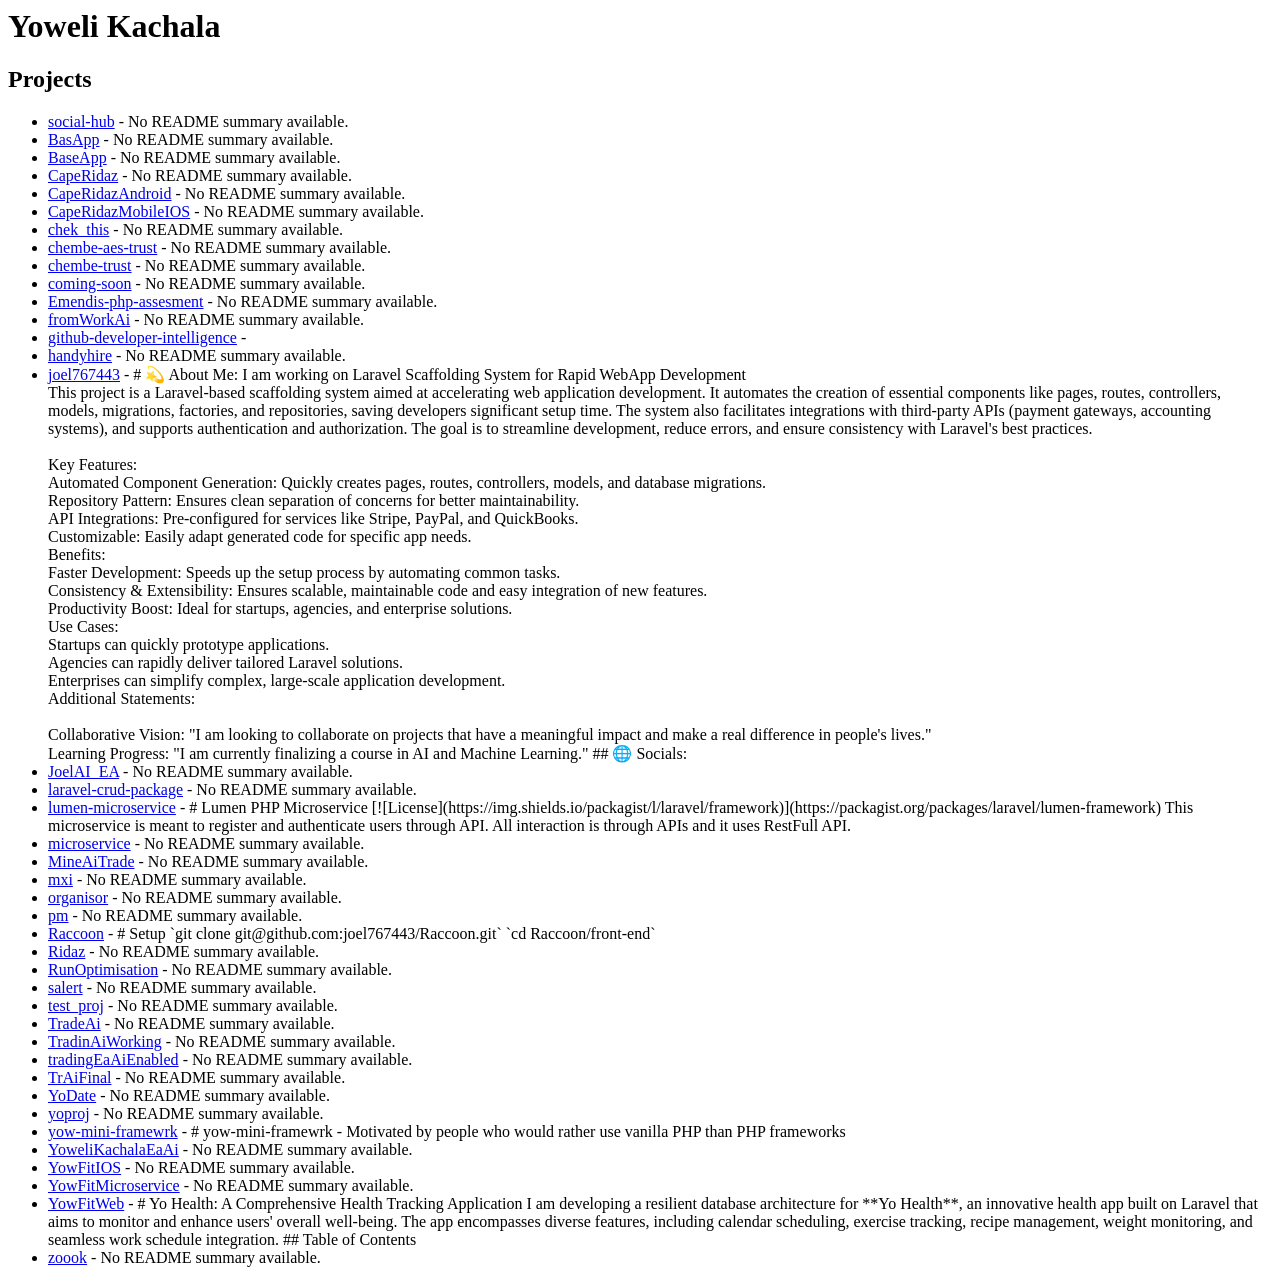
==== portfolio/index.html @ fc7a8170 "Added generated readme to gitignore" ====
<html>
<head>
<title>Developer Portfolio</title>
</head>

<body>

<h1>Yoweli Kachala</h1>

<h2>Projects</h2>

<ul>
<li><a href="https://github.com/CapeEUC/social-hub">social-hub</a> - No README summary available.</li><li><a href="https://github.com/joel767443/BasApp">BasApp</a> - No README summary available.</li><li><a href="https://github.com/joel767443/BaseApp">BaseApp</a> - No README summary available.</li><li><a href="https://github.com/joel767443/CapeRidaz">CapeRidaz</a> - No README summary available.</li><li><a href="https://github.com/joel767443/CapeRidazAndroid">CapeRidazAndroid</a> - No README summary available.</li><li><a href="https://github.com/joel767443/CapeRidazMobileIOS">CapeRidazMobileIOS</a> - No README summary available.</li><li><a href="https://github.com/joel767443/chek_this">chek_this</a> - No README summary available.</li><li><a href="https://github.com/joel767443/chembe-aes-trust">chembe-aes-trust</a> - No README summary available.</li><li><a href="https://github.com/joel767443/chembe-trust">chembe-trust</a> - No README summary available.</li><li><a href="https://github.com/joel767443/coming-soon">coming-soon</a> - No README summary available.</li><li><a href="https://github.com/joel767443/Emendis-php-assesment">Emendis-php-assesment</a> - No README summary available.</li><li><a href="https://github.com/joel767443/fromWorkAi">fromWorkAi</a> - No README summary available.</li><li><a href="https://github.com/joel767443/github-developer-intelligence">github-developer-intelligence</a> - </li><li><a href="https://github.com/joel767443/handyhire">handyhire</a> - No README summary available.</li><li><a href="https://github.com/joel767443/joel767443">joel767443</a> - # 💫 About Me: I am working on Laravel Scaffolding System for Rapid WebApp Development<br>This project is a Laravel-based scaffolding system aimed at accelerating web application development. It automates the creation of essential components like pages, routes, controllers, models, migrations, factories, and repositories, saving developers significant setup time. The system also facilitates integrations with third-party APIs (payment gateways, accounting systems), and supports authentication and authorization. The goal is to streamline development, reduce errors, and ensure consistency with Laravel's best practices.<br><br>Key Features:<br>Automated Component Generation: Quickly creates pages, routes, controllers, models, and database migrations.<br>Repository Pattern: Ensures clean separation of concerns for better maintainability.<br>API Integrations: Pre-configured for services like Stripe, PayPal, and QuickBooks.<br>Customizable: Easily adapt generated code for specific app needs.<br>Benefits:<br>Faster Development: Speeds up the setup process by automating common tasks.<br>Consistency & Extensibility: Ensures scalable, maintainable code and easy integration of new features.<br>Productivity Boost: Ideal for startups, agencies, and enterprise solutions.<br>Use Cases:<br>Startups can quickly prototype applications.<br>Agencies can rapidly deliver tailored Laravel solutions.<br>Enterprises can simplify complex, large-scale application development.<br>Additional Statements:<br><br>Collaborative Vision: "I am looking to collaborate on projects that have a meaningful impact and make a real difference in people's lives."<br>Learning Progress: "I am currently finalizing a course in AI and Machine Learning."   ## 🌐 Socials:</li><li><a href="https://github.com/joel767443/JoelAI_EA">JoelAI_EA</a> - No README summary available.</li><li><a href="https://github.com/joel767443/laravel-crud-package">laravel-crud-package</a> - No README summary available.</li><li><a href="https://github.com/joel767443/lumen-microservice">lumen-microservice</a> - # Lumen PHP Microservice  [![License](https://img.shields.io/packagist/l/laravel/framework)](https://packagist.org/packages/laravel/lumen-framework)  This microservice is meant to register and authenticate users through API. All interaction is through APIs and it uses RestFull API.</li><li><a href="https://github.com/joel767443/microservice">microservice</a> - No README summary available.</li><li><a href="https://github.com/joel767443/MineAiTrade">MineAiTrade</a> - No README summary available.</li><li><a href="https://github.com/joel767443/mxi">mxi</a> - No README summary available.</li><li><a href="https://github.com/joel767443/organisor">organisor</a> - No README summary available.</li><li><a href="https://github.com/joel767443/pm">pm</a> - No README summary available.</li><li><a href="https://github.com/joel767443/Raccoon">Raccoon</a> - # Setup  `git clone git@github.com:joel767443/Raccoon.git`  `cd Raccoon/front-end`</li><li><a href="https://github.com/joel767443/Ridaz">Ridaz</a> - No README summary available.</li><li><a href="https://github.com/joel767443/RunOptimisation">RunOptimisation</a> - No README summary available.</li><li><a href="https://github.com/joel767443/salert">salert</a> - No README summary available.</li><li><a href="https://github.com/joel767443/test_proj">test_proj</a> - No README summary available.</li><li><a href="https://github.com/joel767443/TradeAi">TradeAi</a> - No README summary available.</li><li><a href="https://github.com/joel767443/TradinAiWorking">TradinAiWorking</a> - No README summary available.</li><li><a href="https://github.com/joel767443/tradingEaAiEnabled">tradingEaAiEnabled</a> - No README summary available.</li><li><a href="https://github.com/joel767443/TrAiFinal">TrAiFinal</a> - No README summary available.</li><li><a href="https://github.com/joel767443/YoDate">YoDate</a> - No README summary available.</li><li><a href="https://github.com/joel767443/yoproj">yoproj</a> - No README summary available.</li><li><a href="https://github.com/joel767443/yow-mini-framewrk">yow-mini-framewrk</a> - # yow-mini-framewrk - Motivated by people who would rather use vanilla PHP than PHP frameworks</li><li><a href="https://github.com/joel767443/YoweliKachalaEaAi">YoweliKachalaEaAi</a> - No README summary available.</li><li><a href="https://github.com/joel767443/YowFitIOS">YowFitIOS</a> - No README summary available.</li><li><a href="https://github.com/joel767443/YowFitMicroservice">YowFitMicroservice</a> - No README summary available.</li><li><a href="https://github.com/joel767443/YowFitWeb">YowFitWeb</a> - # Yo Health: A Comprehensive Health Tracking Application  I am developing a resilient database architecture for **Yo Health**, an innovative health app built on Laravel that aims to monitor and enhance users' overall well-being. The app encompasses diverse features, including calendar scheduling, exercise tracking, recipe management, weight monitoring, and seamless work schedule integration.  ## Table of Contents</li><li><a href="https://github.com/joel767443/zoook">zoook</a> - No README summary available.</li></ul></body></html>
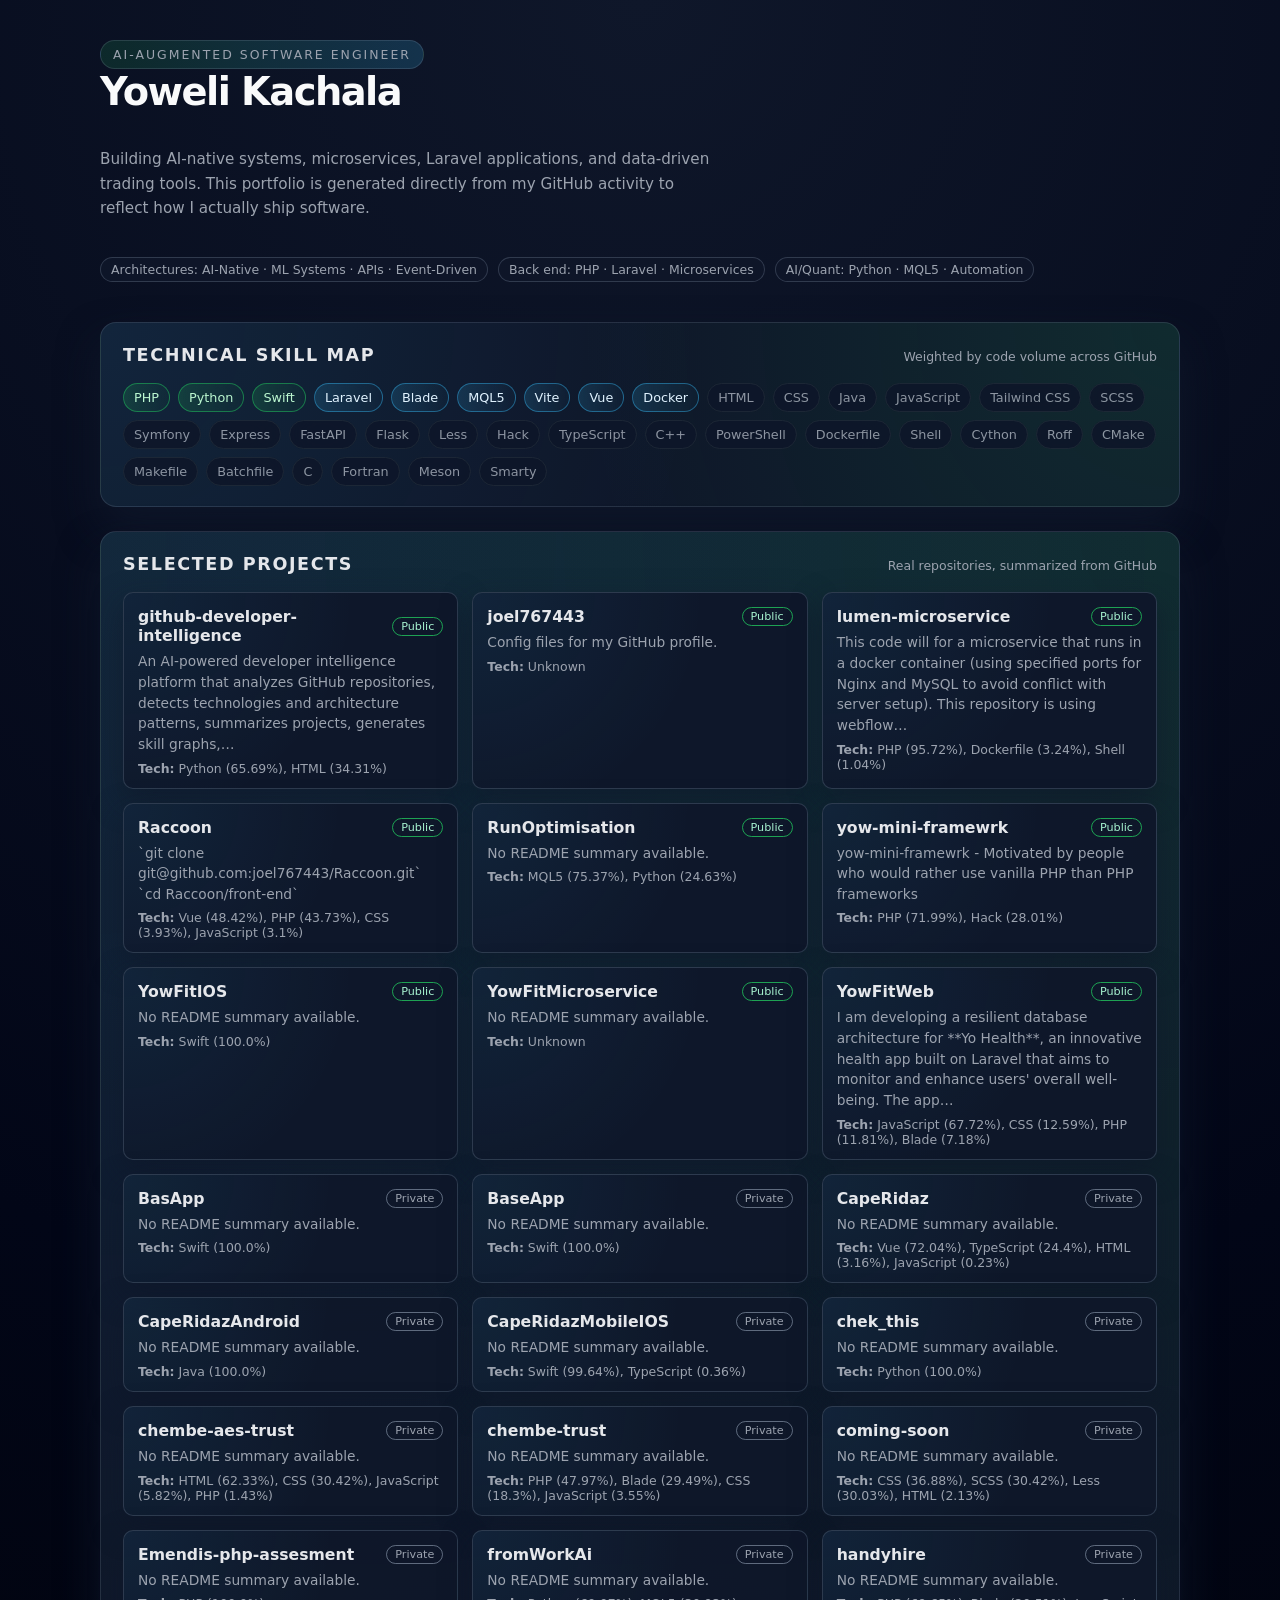
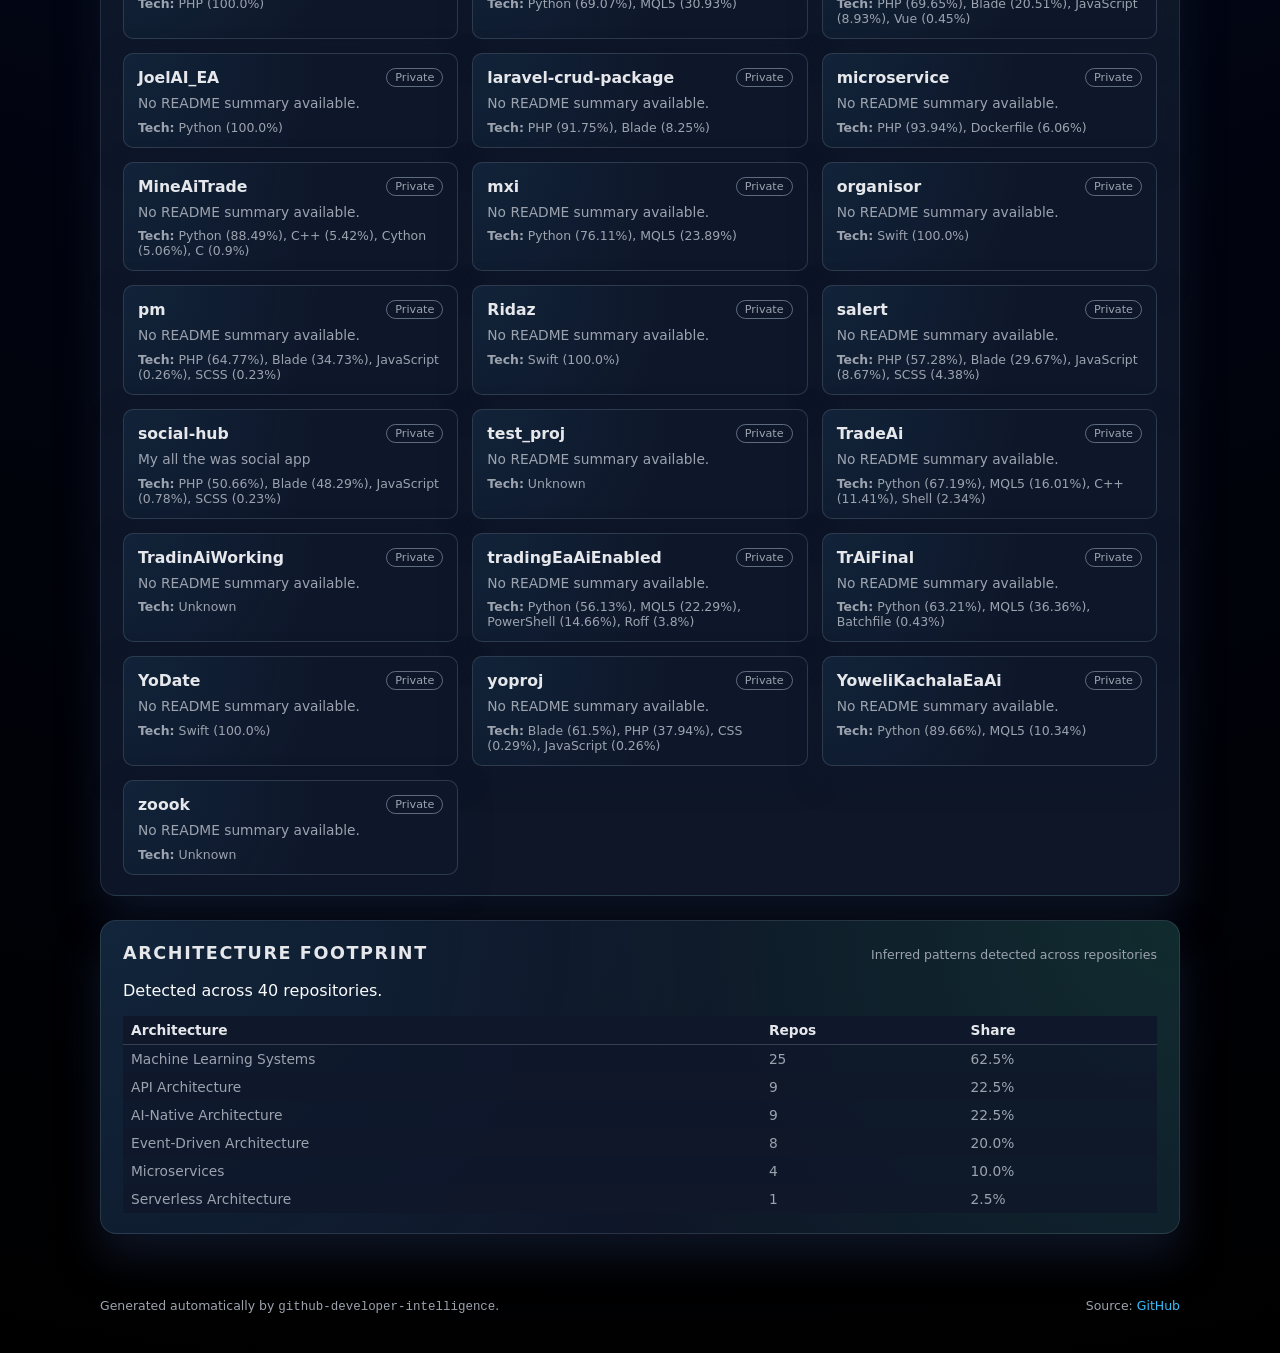
==== commit 48d9ab5e: "Refactored portfolio generation script to enhance HTML structure and styling; integrated skill and a" ====
--- a/portfolio/index.html
+++ b/portfolio/index.html
@@ -1,14 +1,842 @@
-
-<html>
+<!DOCTYPE html>
+<html lang="en">
 <head>
-<title>Developer Portfolio</title>
+    <meta charset="utf-8" />
+    <meta name="viewport" content="width=device-width, initial-scale=1" />
+    <title>Developer Portfolio – Yoweli Kachala</title>
+    <style>
+        :root {
+            --bg: #050816;
+            --bg-alt: #0b1020;
+            --card-bg: #111827;
+            --accent: #22c55e;
+            --accent-soft: rgba(34, 197, 94, 0.15);
+            --accent-2: #38bdf8;
+            --text: #f9fafb;
+            --muted: #9ca3af;
+            --border: #1f2937;
+            --radius-lg: 16px;
+            --radius-md: 10px;
+            --shadow-soft: 0 22px 40px rgba(15, 23, 42, 0.85);
+            --shadow-subtle: 0 12px 30px rgba(15, 23, 42, 0.6);
+        }
+
+        * {
+            box-sizing: border-box;
+        }
+
+        body {
+            margin: 0;
+            font-family: system-ui, -apple-system, BlinkMacSystemFont, "SF Pro Text", sans-serif;
+            background: radial-gradient(circle at top, #0f172a 0, #020617 45%, #000 100%);
+            color: var(--text);
+            -webkit-font-smoothing: antialiased;
+        }
+
+        main {
+            max-width: 1120px;
+            margin: 0 auto;
+            padding: 40px 20px 64px;
+        }
+
+        header.hero {
+            display: flex;
+            flex-direction: column;
+            gap: 18px;
+            margin-bottom: 40px;
+        }
+
+        .hero-title-row {
+            display: flex;
+            align-items: center;
+            justify-content: space-between;
+            gap: 12px;
+        }
+
+        h1 {
+            font-size: clamp(2.4rem, 3vw, 2.8rem);
+            letter-spacing: -0.04em;
+            margin: 0;
+        }
+
+        .hero-pill {
+            padding: 6px 12px;
+            border-radius: 999px;
+            background: linear-gradient(90deg, rgba(34, 197, 94, .14), rgba(56, 189, 248, .18));
+            border: 1px solid rgba(148, 163, 184, 0.2);
+            font-size: 0.78rem;
+            text-transform: uppercase;
+            letter-spacing: 0.16em;
+            color: var(--muted);
+            white-space: nowrap;
+        }
+
+        .hero-subtitle {
+            max-width: 620px;
+            color: var(--muted);
+            font-size: 0.95rem;
+            line-height: 1.6;
+        }
+
+        .hero-meta {
+            display: flex;
+            flex-wrap: wrap;
+            gap: 10px;
+            margin-top: 4px;
+        }
+
+        .meta-pill {
+            padding: 4px 10px;
+            border-radius: 999px;
+            border: 1px solid rgba(148, 163, 184, 0.26);
+            font-size: 0.78rem;
+            color: var(--muted);
+            background: rgba(15, 23, 42, 0.9);
+        }
+
+        section {
+            margin-top: 32px;
+            padding: 22px 22px 20px;
+            border-radius: var(--radius-lg);
+            background: radial-gradient(circle at top left, rgba(56, 189, 248, 0.09), transparent 55%),
+                        radial-gradient(circle at top right, rgba(34, 197, 94, 0.12), transparent 55%),
+                        rgba(15, 23, 42, 0.96);
+            border: 1px solid rgba(148, 163, 184, 0.18);
+            box-shadow: var(--shadow-soft);
+        }
+
+        section + section {
+            margin-top: 24px;
+        }
+
+        section header.section-header {
+            display: flex;
+            justify-content: space-between;
+            align-items: baseline;
+            gap: 12px;
+            margin-bottom: 18px;
+        }
+
+        section h2 {
+            margin: 0;
+            font-size: 1.1rem;
+            letter-spacing: 0.09em;
+            text-transform: uppercase;
+            font-weight: 600;
+            color: #e5e7eb;
+        }
+
+        .section-kicker {
+            font-size: 0.78rem;
+            color: var(--muted);
+        }
+
+        .skill-grid {
+            display: flex;
+            flex-wrap: wrap;
+            gap: 8px;
+        }
+
+        .skill-chip {
+            display: inline-flex;
+            align-items: center;
+            padding: 6px 10px;
+            border-radius: 999px;
+            border: 1px solid var(--border);
+            font-size: 0.8rem;
+            color: var(--muted);
+            background: rgba(15, 23, 42, 0.98);
+            backdrop-filter: blur(18px);
+        }
+
+        .skill-primary {
+            border-color: rgba(34, 197, 94, 0.5);
+            background: linear-gradient(90deg, rgba(34, 197, 94, 0.18), rgba(34, 197, 94, 0.04));
+            color: #bbf7d0;
+        }
+
+        .skill-secondary {
+            border-color: rgba(56, 189, 248, 0.42);
+            background: linear-gradient(90deg, rgba(56, 189, 248, 0.16), rgba(56, 189, 248, 0.03));
+            color: #e0f2fe;
+        }
+
+        .skill-tertiary {
+            opacity: 0.9;
+        }
+
+        .projects-grid {
+            display: grid;
+            grid-template-columns: repeat(auto-fit, minmax(260px, 1fr));
+            gap: 14px;
+        }
+
+        .project-card {
+            padding: 14px 14px 12px;
+            border-radius: var(--radius-md);
+            background: radial-gradient(circle at top left, rgba(56, 189, 248, 0.08), transparent 60%),
+                        rgba(15, 23, 42, 0.96);
+            border: 1px solid rgba(51, 65, 85, 0.85);
+            box-shadow: var(--shadow-subtle);
+        }
+
+        .project-card header {
+            display: flex;
+            align-items: center;
+            justify-content: space-between;
+            gap: 10px;
+            margin-bottom: 6px;
+        }
+
+        .project-card h3 {
+            font-size: 0.98rem;
+            margin: 0;
+        }
+
+        .project-card a {
+            color: #e5e7eb;
+            text-decoration: none;
+        }
+
+        .project-card a:hover {
+            color: var(--accent-2);
+        }
+
+        .badge {
+            padding: 2px 8px;
+            font-size: 0.7rem;
+            border-radius: 999px;
+            border: 1px solid rgba(148, 163, 184, 0.6);
+            color: var(--muted);
+            white-space: nowrap;
+        }
+
+        .badge-public {
+            border-color: rgba(34, 197, 94, 0.8);
+            color: #a7f3d0;
+        }
+
+        .project-summary {
+            font-size: 0.86rem;
+            color: var(--muted);
+            margin: 4px 0 6px;
+            line-height: 1.5;
+        }
+
+        .project-meta {
+            font-size: 0.78rem;
+            color: #9ca3af;
+            margin: 0;
+        }
+
+        .table-wrapper {
+            overflow-x: auto;
+            margin-top: 10px;
+        }
+
+        table {
+            width: 100%;
+            border-collapse: collapse;
+            font-size: 0.86rem;
+        }
+
+        th, td {
+            padding: 6px 8px;
+            text-align: left;
+        }
+
+        thead tr {
+            background: rgba(15, 23, 42, 0.96);
+        }
+
+        tbody tr:nth-child(even) {
+            background: rgba(15, 23, 42, 0.88);
+        }
+
+        tbody tr:nth-child(odd) {
+            background: rgba(15, 23, 42, 0.72);
+        }
+
+        th {
+            color: #e5e7eb;
+            border-bottom: 1px solid rgba(55, 65, 81, 0.9);
+        }
+
+        td {
+            color: var(--muted);
+        }
+
+        footer {
+            max-width: 1120px;
+            margin: 0 auto;
+            padding: 0 20px 40px;
+            font-size: 0.78rem;
+            color: var(--muted);
+            display: flex;
+            justify-content: space-between;
+            gap: 10px;
+        }
+
+        footer a {
+            color: var(--accent-2);
+            text-decoration: none;
+        }
+
+        footer a:hover {
+            text-decoration: underline;
+        }
+
+        @media (max-width: 720px) {
+            main {
+                padding-top: 28px;
+            }
+            section {
+                padding: 18px 16px 15px;
+            }
+            .hero-title-row {
+                flex-direction: column;
+                align-items: flex-start;
+            }
+        }
+    </style>
 </head>
-
 <body>
-
-<h1>Yoweli Kachala</h1>
-
-<h2>Projects</h2>
-
-<ul>
-<li><a href="https://github.com/CapeEUC/social-hub">social-hub</a> - No README summary available.</li><li><a href="https://github.com/joel767443/BasApp">BasApp</a> - No README summary available.</li><li><a href="https://github.com/joel767443/BaseApp">BaseApp</a> - No README summary available.</li><li><a href="https://github.com/joel767443/CapeRidaz">CapeRidaz</a> - No README summary available.</li><li><a href="https://github.com/joel767443/CapeRidazAndroid">CapeRidazAndroid</a> - No README summary available.</li><li><a href="https://github.com/joel767443/CapeRidazMobileIOS">CapeRidazMobileIOS</a> - No README summary available.</li><li><a href="https://github.com/joel767443/chek_this">chek_this</a> - No README summary available.</li><li><a href="https://github.com/joel767443/chembe-aes-trust">chembe-aes-trust</a> - No README summary available.</li><li><a href="https://github.com/joel767443/chembe-trust">chembe-trust</a> - No README summary available.</li><li><a href="https://github.com/joel767443/coming-soon">coming-soon</a> - No README summary available.</li><li><a href="https://github.com/joel767443/Emendis-php-assesment">Emendis-php-assesment</a> - No README summary available.</li><li><a href="https://github.com/joel767443/fromWorkAi">fromWorkAi</a> - No README summary available.</li><li><a href="https://github.com/joel767443/github-developer-intelligence">github-developer-intelligence</a> - </li><li><a href="https://github.com/joel767443/handyhire">handyhire</a> - No README summary available.</li><li><a href="https://github.com/joel767443/joel767443">joel767443</a> - # 💫 About Me: I am working on Laravel Scaffolding System for Rapid WebApp Development<br>This project is a Laravel-based scaffolding system aimed at accelerating web application development. It automates the creation of essential components like pages, routes, controllers, models, migrations, factories, and repositories, saving developers significant setup time. The system also facilitates integrations with third-party APIs (payment gateways, accounting systems), and supports authentication and authorization. The goal is to streamline development, reduce errors, and ensure consistency with Laravel's best practices.<br><br>Key Features:<br>Automated Component Generation: Quickly creates pages, routes, controllers, models, and database migrations.<br>Repository Pattern: Ensures clean separation of concerns for better maintainability.<br>API Integrations: Pre-configured for services like Stripe, PayPal, and QuickBooks.<br>Customizable: Easily adapt generated code for specific app needs.<br>Benefits:<br>Faster Development: Speeds up the setup process by automating common tasks.<br>Consistency & Extensibility: Ensures scalable, maintainable code and easy integration of new features.<br>Productivity Boost: Ideal for startups, agencies, and enterprise solutions.<br>Use Cases:<br>Startups can quickly prototype applications.<br>Agencies can rapidly deliver tailored Laravel solutions.<br>Enterprises can simplify complex, large-scale application development.<br>Additional Statements:<br><br>Collaborative Vision: "I am looking to collaborate on projects that have a meaningful impact and make a real difference in people's lives."<br>Learning Progress: "I am currently finalizing a course in AI and Machine Learning."   ## 🌐 Socials:</li><li><a href="https://github.com/joel767443/JoelAI_EA">JoelAI_EA</a> - No README summary available.</li><li><a href="https://github.com/joel767443/laravel-crud-package">laravel-crud-package</a> - No README summary available.</li><li><a href="https://github.com/joel767443/lumen-microservice">lumen-microservice</a> - # Lumen PHP Microservice  [![License](https://img.shields.io/packagist/l/laravel/framework)](https://packagist.org/packages/laravel/lumen-framework)  This microservice is meant to register and authenticate users through API. All interaction is through APIs and it uses RestFull API.</li><li><a href="https://github.com/joel767443/microservice">microservice</a> - No README summary available.</li><li><a href="https://github.com/joel767443/MineAiTrade">MineAiTrade</a> - No README summary available.</li><li><a href="https://github.com/joel767443/mxi">mxi</a> - No README summary available.</li><li><a href="https://github.com/joel767443/organisor">organisor</a> - No README summary available.</li><li><a href="https://github.com/joel767443/pm">pm</a> - No README summary available.</li><li><a href="https://github.com/joel767443/Raccoon">Raccoon</a> - # Setup  `git clone git@github.com:joel767443/Raccoon.git`  `cd Raccoon/front-end`</li><li><a href="https://github.com/joel767443/Ridaz">Ridaz</a> - No README summary available.</li><li><a href="https://github.com/joel767443/RunOptimisation">RunOptimisation</a> - No README summary available.</li><li><a href="https://github.com/joel767443/salert">salert</a> - No README summary available.</li><li><a href="https://github.com/joel767443/test_proj">test_proj</a> - No README summary available.</li><li><a href="https://github.com/joel767443/TradeAi">TradeAi</a> - No README summary available.</li><li><a href="https://github.com/joel767443/TradinAiWorking">TradinAiWorking</a> - No README summary available.</li><li><a href="https://github.com/joel767443/tradingEaAiEnabled">tradingEaAiEnabled</a> - No README summary available.</li><li><a href="https://github.com/joel767443/TrAiFinal">TrAiFinal</a> - No README summary available.</li><li><a href="https://github.com/joel767443/YoDate">YoDate</a> - No README summary available.</li><li><a href="https://github.com/joel767443/yoproj">yoproj</a> - No README summary available.</li><li><a href="https://github.com/joel767443/yow-mini-framewrk">yow-mini-framewrk</a> - # yow-mini-framewrk - Motivated by people who would rather use vanilla PHP than PHP frameworks</li><li><a href="https://github.com/joel767443/YoweliKachalaEaAi">YoweliKachalaEaAi</a> - No README summary available.</li><li><a href="https://github.com/joel767443/YowFitIOS">YowFitIOS</a> - No README summary available.</li><li><a href="https://github.com/joel767443/YowFitMicroservice">YowFitMicroservice</a> - No README summary available.</li><li><a href="https://github.com/joel767443/YowFitWeb">YowFitWeb</a> - # Yo Health: A Comprehensive Health Tracking Application  I am developing a resilient database architecture for **Yo Health**, an innovative health app built on Laravel that aims to monitor and enhance users' overall well-being. The app encompasses diverse features, including calendar scheduling, exercise tracking, recipe management, weight monitoring, and seamless work schedule integration.  ## Table of Contents</li><li><a href="https://github.com/joel767443/zoook">zoook</a> - No README summary available.</li></ul></body></html>+    <main>
+        <header class="hero">
+            <div class="hero-title-row">
+                <div>
+                    <div class="hero-pill">AI-Augmented Software Engineer</div>
+                    <h1>Yoweli Kachala</h1>
+                </div>
+            </div>
+            <p class="hero-subtitle">
+                Building AI-native systems, microservices, Laravel applications, and data-driven trading tools.
+                This portfolio is generated directly from my GitHub activity to reflect how I actually ship software.
+            </p>
+            <div class="hero-meta">
+                <span class="meta-pill">Architectures: AI-Native · ML Systems · APIs · Event-Driven</span>
+                <span class="meta-pill">Back end: PHP · Laravel · Microservices</span>
+                <span class="meta-pill">AI/Quant: Python · MQL5 · Automation</span>
+            </div>
+        </header>
+
+        <section id="skills">
+            <header class="section-header">
+                <h2>TECHNICAL SKILL MAP</h2>
+                <span class="section-kicker">Weighted by code volume across GitHub</span>
+            </header>
+            <div class="skill-grid">
+                <span class="skill-chip skill-primary" title="23.96% of codebase">PHP</span>
+<span class="skill-chip skill-primary" title="22.86% of codebase">Python</span>
+<span class="skill-chip skill-primary" title="19.99% of codebase">Swift</span>
+<span class="skill-chip skill-secondary" title="7% of codebase">Laravel</span>
+<span class="skill-chip skill-secondary" title="6.85% of codebase">Blade</span>
+<span class="skill-chip skill-secondary" title="6.15% of codebase">MQL5</span>
+<span class="skill-chip skill-secondary" title="6% of codebase">Vite</span>
+<span class="skill-chip skill-secondary" title="4.45% of codebase">Vue</span>
+<span class="skill-chip skill-secondary" title="3% of codebase">Docker</span>
+<span class="skill-chip skill-tertiary" title="2.94% of codebase">HTML</span>
+<span class="skill-chip skill-tertiary" title="2.93% of codebase">CSS</span>
+<span class="skill-chip skill-tertiary" title="2.86% of codebase">Java</span>
+<span class="skill-chip skill-tertiary" title="2.85% of codebase">JavaScript</span>
+<span class="skill-chip skill-tertiary" title="2% of codebase">Tailwind CSS</span>
+<span class="skill-chip skill-tertiary" title="1.01% of codebase">SCSS</span>
+<span class="skill-chip skill-tertiary" title="1% of codebase">Symfony</span>
+<span class="skill-chip skill-tertiary" title="1% of codebase">Express</span>
+<span class="skill-chip skill-tertiary" title="1% of codebase">FastAPI</span>
+<span class="skill-chip skill-tertiary" title="1% of codebase">Flask</span>
+<span class="skill-chip skill-tertiary" title="0.87% of codebase">Less</span>
+<span class="skill-chip skill-tertiary" title="0.8% of codebase">Hack</span>
+<span class="skill-chip skill-tertiary" title="0.71% of codebase">TypeScript</span>
+<span class="skill-chip skill-tertiary" title="0.48% of codebase">C++</span>
+<span class="skill-chip skill-tertiary" title="0.42% of codebase">PowerShell</span>
+<span class="skill-chip skill-tertiary" title="0.28% of codebase">Dockerfile</span>
+<span class="skill-chip skill-tertiary" title="0.18% of codebase">Shell</span>
+<span class="skill-chip skill-tertiary" title="0.14% of codebase">Cython</span>
+<span class="skill-chip skill-tertiary" title="0.11% of codebase">Roff</span>
+<span class="skill-chip skill-tertiary" title="0.05% of codebase">CMake</span>
+<span class="skill-chip skill-tertiary" title="0.04% of codebase">Makefile</span>
+<span class="skill-chip skill-tertiary" title="0.04% of codebase">Batchfile</span>
+<span class="skill-chip skill-tertiary" title="0.03% of codebase">C</span>
+<span class="skill-chip skill-tertiary" title="0.0% of codebase">Fortran</span>
+<span class="skill-chip skill-tertiary" title="0.0% of codebase">Meson</span>
+<span class="skill-chip skill-tertiary" title="0.0% of codebase">Smarty</span>
+            </div>
+        </section>
+
+        <section id="projects">
+            <header class="section-header">
+                <h2>SELECTED PROJECTS</h2>
+                <span class="section-kicker">Real repositories, summarized from GitHub</span>
+            </header>
+            <div class="projects-grid">
+                
+            <article class="project-card">
+                <header>
+                    <h3><a href="https://github.com/joel767443/github-developer-intelligence" target="_blank" rel="noopener noreferrer">github-developer-intelligence</a></h3>
+                    <span class="badge badge-public">Public</span>
+                </header>
+                <p class="project-summary">An AI-powered developer intelligence platform that analyzes GitHub repositories, detects technologies and architecture patterns, summarizes projects, generates skill graphs,…</p>
+                <p class="project-meta"><strong>Tech:</strong> Python (65.69%), HTML (34.31%)</p>
+            </article>
+            
+
+            <article class="project-card">
+                <header>
+                    <h3><a href="https://github.com/joel767443/joel767443" target="_blank" rel="noopener noreferrer">joel767443</a></h3>
+                    <span class="badge badge-public">Public</span>
+                </header>
+                <p class="project-summary">Config files for my GitHub profile.</p>
+                <p class="project-meta"><strong>Tech:</strong> Unknown</p>
+            </article>
+            
+
+            <article class="project-card">
+                <header>
+                    <h3><a href="https://github.com/joel767443/lumen-microservice" target="_blank" rel="noopener noreferrer">lumen-microservice</a></h3>
+                    <span class="badge badge-public">Public</span>
+                </header>
+                <p class="project-summary">This code will for a microservice that runs in a docker container (using specified ports for Nginx and MySQL to avoid conflict with server setup). This repository is using webflow…</p>
+                <p class="project-meta"><strong>Tech:</strong> PHP (95.72%), Dockerfile (3.24%), Shell (1.04%)</p>
+            </article>
+            
+
+            <article class="project-card">
+                <header>
+                    <h3><a href="https://github.com/joel767443/Raccoon" target="_blank" rel="noopener noreferrer">Raccoon</a></h3>
+                    <span class="badge badge-public">Public</span>
+                </header>
+                <p class="project-summary">`git clone git@github.com:joel767443/Raccoon.git` `cd Raccoon/front-end`</p>
+                <p class="project-meta"><strong>Tech:</strong> Vue (48.42%), PHP (43.73%), CSS (3.93%), JavaScript (3.1%)</p>
+            </article>
+            
+
+            <article class="project-card">
+                <header>
+                    <h3><a href="https://github.com/joel767443/RunOptimisation" target="_blank" rel="noopener noreferrer">RunOptimisation</a></h3>
+                    <span class="badge badge-public">Public</span>
+                </header>
+                <p class="project-summary">No README summary available.</p>
+                <p class="project-meta"><strong>Tech:</strong> MQL5 (75.37%), Python (24.63%)</p>
+            </article>
+            
+
+            <article class="project-card">
+                <header>
+                    <h3><a href="https://github.com/joel767443/yow-mini-framewrk" target="_blank" rel="noopener noreferrer">yow-mini-framewrk</a></h3>
+                    <span class="badge badge-public">Public</span>
+                </header>
+                <p class="project-summary">yow-mini-framewrk - Motivated by people who would rather use vanilla PHP than PHP frameworks</p>
+                <p class="project-meta"><strong>Tech:</strong> PHP (71.99%), Hack (28.01%)</p>
+            </article>
+            
+
+            <article class="project-card">
+                <header>
+                    <h3><a href="https://github.com/joel767443/YowFitIOS" target="_blank" rel="noopener noreferrer">YowFitIOS</a></h3>
+                    <span class="badge badge-public">Public</span>
+                </header>
+                <p class="project-summary">No README summary available.</p>
+                <p class="project-meta"><strong>Tech:</strong> Swift (100.0%)</p>
+            </article>
+            
+
+            <article class="project-card">
+                <header>
+                    <h3><a href="https://github.com/joel767443/YowFitMicroservice" target="_blank" rel="noopener noreferrer">YowFitMicroservice</a></h3>
+                    <span class="badge badge-public">Public</span>
+                </header>
+                <p class="project-summary">No README summary available.</p>
+                <p class="project-meta"><strong>Tech:</strong> Unknown</p>
+            </article>
+            
+
+            <article class="project-card">
+                <header>
+                    <h3><a href="https://github.com/joel767443/YowFitWeb" target="_blank" rel="noopener noreferrer">YowFitWeb</a></h3>
+                    <span class="badge badge-public">Public</span>
+                </header>
+                <p class="project-summary">I am developing a resilient database architecture for **Yo Health**, an innovative health app built on Laravel that aims to monitor and enhance users' overall well-being. The app…</p>
+                <p class="project-meta"><strong>Tech:</strong> JavaScript (67.72%), CSS (12.59%), PHP (11.81%), Blade (7.18%)</p>
+            </article>
+            
+
+            <article class="project-card">
+                <header>
+                    <h3><a href="https://github.com/joel767443/BasApp" target="_blank" rel="noopener noreferrer">BasApp</a></h3>
+                    <span class="badge badge-private">Private</span>
+                </header>
+                <p class="project-summary">No README summary available.</p>
+                <p class="project-meta"><strong>Tech:</strong> Swift (100.0%)</p>
+            </article>
+            
+
+            <article class="project-card">
+                <header>
+                    <h3><a href="https://github.com/joel767443/BaseApp" target="_blank" rel="noopener noreferrer">BaseApp</a></h3>
+                    <span class="badge badge-private">Private</span>
+                </header>
+                <p class="project-summary">No README summary available.</p>
+                <p class="project-meta"><strong>Tech:</strong> Swift (100.0%)</p>
+            </article>
+            
+
+            <article class="project-card">
+                <header>
+                    <h3><a href="https://github.com/joel767443/CapeRidaz" target="_blank" rel="noopener noreferrer">CapeRidaz</a></h3>
+                    <span class="badge badge-private">Private</span>
+                </header>
+                <p class="project-summary">No README summary available.</p>
+                <p class="project-meta"><strong>Tech:</strong> Vue (72.04%), TypeScript (24.4%), HTML (3.16%), JavaScript (0.23%)</p>
+            </article>
+            
+
+            <article class="project-card">
+                <header>
+                    <h3><a href="https://github.com/joel767443/CapeRidazAndroid" target="_blank" rel="noopener noreferrer">CapeRidazAndroid</a></h3>
+                    <span class="badge badge-private">Private</span>
+                </header>
+                <p class="project-summary">No README summary available.</p>
+                <p class="project-meta"><strong>Tech:</strong> Java (100.0%)</p>
+            </article>
+            
+
+            <article class="project-card">
+                <header>
+                    <h3><a href="https://github.com/joel767443/CapeRidazMobileIOS" target="_blank" rel="noopener noreferrer">CapeRidazMobileIOS</a></h3>
+                    <span class="badge badge-private">Private</span>
+                </header>
+                <p class="project-summary">No README summary available.</p>
+                <p class="project-meta"><strong>Tech:</strong> Swift (99.64%), TypeScript (0.36%)</p>
+            </article>
+            
+
+            <article class="project-card">
+                <header>
+                    <h3><a href="https://github.com/joel767443/chek_this" target="_blank" rel="noopener noreferrer">chek_this</a></h3>
+                    <span class="badge badge-private">Private</span>
+                </header>
+                <p class="project-summary">No README summary available.</p>
+                <p class="project-meta"><strong>Tech:</strong> Python (100.0%)</p>
+            </article>
+            
+
+            <article class="project-card">
+                <header>
+                    <h3><a href="https://github.com/joel767443/chembe-aes-trust" target="_blank" rel="noopener noreferrer">chembe-aes-trust</a></h3>
+                    <span class="badge badge-private">Private</span>
+                </header>
+                <p class="project-summary">No README summary available.</p>
+                <p class="project-meta"><strong>Tech:</strong> HTML (62.33%), CSS (30.42%), JavaScript (5.82%), PHP (1.43%)</p>
+            </article>
+            
+
+            <article class="project-card">
+                <header>
+                    <h3><a href="https://github.com/joel767443/chembe-trust" target="_blank" rel="noopener noreferrer">chembe-trust</a></h3>
+                    <span class="badge badge-private">Private</span>
+                </header>
+                <p class="project-summary">No README summary available.</p>
+                <p class="project-meta"><strong>Tech:</strong> PHP (47.97%), Blade (29.49%), CSS (18.3%), JavaScript (3.55%)</p>
+            </article>
+            
+
+            <article class="project-card">
+                <header>
+                    <h3><a href="https://github.com/joel767443/coming-soon" target="_blank" rel="noopener noreferrer">coming-soon</a></h3>
+                    <span class="badge badge-private">Private</span>
+                </header>
+                <p class="project-summary">No README summary available.</p>
+                <p class="project-meta"><strong>Tech:</strong> CSS (36.88%), SCSS (30.42%), Less (30.03%), HTML (2.13%)</p>
+            </article>
+            
+
+            <article class="project-card">
+                <header>
+                    <h3><a href="https://github.com/joel767443/Emendis-php-assesment" target="_blank" rel="noopener noreferrer">Emendis-php-assesment</a></h3>
+                    <span class="badge badge-private">Private</span>
+                </header>
+                <p class="project-summary">No README summary available.</p>
+                <p class="project-meta"><strong>Tech:</strong> PHP (100.0%)</p>
+            </article>
+            
+
+            <article class="project-card">
+                <header>
+                    <h3><a href="https://github.com/joel767443/fromWorkAi" target="_blank" rel="noopener noreferrer">fromWorkAi</a></h3>
+                    <span class="badge badge-private">Private</span>
+                </header>
+                <p class="project-summary">No README summary available.</p>
+                <p class="project-meta"><strong>Tech:</strong> Python (69.07%), MQL5 (30.93%)</p>
+            </article>
+            
+
+            <article class="project-card">
+                <header>
+                    <h3><a href="https://github.com/joel767443/handyhire" target="_blank" rel="noopener noreferrer">handyhire</a></h3>
+                    <span class="badge badge-private">Private</span>
+                </header>
+                <p class="project-summary">No README summary available.</p>
+                <p class="project-meta"><strong>Tech:</strong> PHP (69.65%), Blade (20.51%), JavaScript (8.93%), Vue (0.45%)</p>
+            </article>
+            
+
+            <article class="project-card">
+                <header>
+                    <h3><a href="https://github.com/joel767443/JoelAI_EA" target="_blank" rel="noopener noreferrer">JoelAI_EA</a></h3>
+                    <span class="badge badge-private">Private</span>
+                </header>
+                <p class="project-summary">No README summary available.</p>
+                <p class="project-meta"><strong>Tech:</strong> Python (100.0%)</p>
+            </article>
+            
+
+            <article class="project-card">
+                <header>
+                    <h3><a href="https://github.com/joel767443/laravel-crud-package" target="_blank" rel="noopener noreferrer">laravel-crud-package</a></h3>
+                    <span class="badge badge-private">Private</span>
+                </header>
+                <p class="project-summary">No README summary available.</p>
+                <p class="project-meta"><strong>Tech:</strong> PHP (91.75%), Blade (8.25%)</p>
+            </article>
+            
+
+            <article class="project-card">
+                <header>
+                    <h3><a href="https://github.com/joel767443/microservice" target="_blank" rel="noopener noreferrer">microservice</a></h3>
+                    <span class="badge badge-private">Private</span>
+                </header>
+                <p class="project-summary">No README summary available.</p>
+                <p class="project-meta"><strong>Tech:</strong> PHP (93.94%), Dockerfile (6.06%)</p>
+            </article>
+            
+
+            <article class="project-card">
+                <header>
+                    <h3><a href="https://github.com/joel767443/MineAiTrade" target="_blank" rel="noopener noreferrer">MineAiTrade</a></h3>
+                    <span class="badge badge-private">Private</span>
+                </header>
+                <p class="project-summary">No README summary available.</p>
+                <p class="project-meta"><strong>Tech:</strong> Python (88.49%), C++ (5.42%), Cython (5.06%), C (0.9%)</p>
+            </article>
+            
+
+            <article class="project-card">
+                <header>
+                    <h3><a href="https://github.com/joel767443/mxi" target="_blank" rel="noopener noreferrer">mxi</a></h3>
+                    <span class="badge badge-private">Private</span>
+                </header>
+                <p class="project-summary">No README summary available.</p>
+                <p class="project-meta"><strong>Tech:</strong> Python (76.11%), MQL5 (23.89%)</p>
+            </article>
+            
+
+            <article class="project-card">
+                <header>
+                    <h3><a href="https://github.com/joel767443/organisor" target="_blank" rel="noopener noreferrer">organisor</a></h3>
+                    <span class="badge badge-private">Private</span>
+                </header>
+                <p class="project-summary">No README summary available.</p>
+                <p class="project-meta"><strong>Tech:</strong> Swift (100.0%)</p>
+            </article>
+            
+
+            <article class="project-card">
+                <header>
+                    <h3><a href="https://github.com/joel767443/pm" target="_blank" rel="noopener noreferrer">pm</a></h3>
+                    <span class="badge badge-private">Private</span>
+                </header>
+                <p class="project-summary">No README summary available.</p>
+                <p class="project-meta"><strong>Tech:</strong> PHP (64.77%), Blade (34.73%), JavaScript (0.26%), SCSS (0.23%)</p>
+            </article>
+            
+
+            <article class="project-card">
+                <header>
+                    <h3><a href="https://github.com/joel767443/Ridaz" target="_blank" rel="noopener noreferrer">Ridaz</a></h3>
+                    <span class="badge badge-private">Private</span>
+                </header>
+                <p class="project-summary">No README summary available.</p>
+                <p class="project-meta"><strong>Tech:</strong> Swift (100.0%)</p>
+            </article>
+            
+
+            <article class="project-card">
+                <header>
+                    <h3><a href="https://github.com/joel767443/salert" target="_blank" rel="noopener noreferrer">salert</a></h3>
+                    <span class="badge badge-private">Private</span>
+                </header>
+                <p class="project-summary">No README summary available.</p>
+                <p class="project-meta"><strong>Tech:</strong> PHP (57.28%), Blade (29.67%), JavaScript (8.67%), SCSS (4.38%)</p>
+            </article>
+            
+
+            <article class="project-card">
+                <header>
+                    <h3><a href="https://github.com/CapeEUC/social-hub" target="_blank" rel="noopener noreferrer">social-hub</a></h3>
+                    <span class="badge badge-private">Private</span>
+                </header>
+                <p class="project-summary">My all the was social app</p>
+                <p class="project-meta"><strong>Tech:</strong> PHP (50.66%), Blade (48.29%), JavaScript (0.78%), SCSS (0.23%)</p>
+            </article>
+            
+
+            <article class="project-card">
+                <header>
+                    <h3><a href="https://github.com/joel767443/test_proj" target="_blank" rel="noopener noreferrer">test_proj</a></h3>
+                    <span class="badge badge-private">Private</span>
+                </header>
+                <p class="project-summary">No README summary available.</p>
+                <p class="project-meta"><strong>Tech:</strong> Unknown</p>
+            </article>
+            
+
+            <article class="project-card">
+                <header>
+                    <h3><a href="https://github.com/joel767443/TradeAi" target="_blank" rel="noopener noreferrer">TradeAi</a></h3>
+                    <span class="badge badge-private">Private</span>
+                </header>
+                <p class="project-summary">No README summary available.</p>
+                <p class="project-meta"><strong>Tech:</strong> Python (67.19%), MQL5 (16.01%), C++ (11.41%), Shell (2.34%)</p>
+            </article>
+            
+
+            <article class="project-card">
+                <header>
+                    <h3><a href="https://github.com/joel767443/TradinAiWorking" target="_blank" rel="noopener noreferrer">TradinAiWorking</a></h3>
+                    <span class="badge badge-private">Private</span>
+                </header>
+                <p class="project-summary">No README summary available.</p>
+                <p class="project-meta"><strong>Tech:</strong> Unknown</p>
+            </article>
+            
+
+            <article class="project-card">
+                <header>
+                    <h3><a href="https://github.com/joel767443/tradingEaAiEnabled" target="_blank" rel="noopener noreferrer">tradingEaAiEnabled</a></h3>
+                    <span class="badge badge-private">Private</span>
+                </header>
+                <p class="project-summary">No README summary available.</p>
+                <p class="project-meta"><strong>Tech:</strong> Python (56.13%), MQL5 (22.29%), PowerShell (14.66%), Roff (3.8%)</p>
+            </article>
+            
+
+            <article class="project-card">
+                <header>
+                    <h3><a href="https://github.com/joel767443/TrAiFinal" target="_blank" rel="noopener noreferrer">TrAiFinal</a></h3>
+                    <span class="badge badge-private">Private</span>
+                </header>
+                <p class="project-summary">No README summary available.</p>
+                <p class="project-meta"><strong>Tech:</strong> Python (63.21%), MQL5 (36.36%), Batchfile (0.43%)</p>
+            </article>
+            
+
+            <article class="project-card">
+                <header>
+                    <h3><a href="https://github.com/joel767443/YoDate" target="_blank" rel="noopener noreferrer">YoDate</a></h3>
+                    <span class="badge badge-private">Private</span>
+                </header>
+                <p class="project-summary">No README summary available.</p>
+                <p class="project-meta"><strong>Tech:</strong> Swift (100.0%)</p>
+            </article>
+            
+
+            <article class="project-card">
+                <header>
+                    <h3><a href="https://github.com/joel767443/yoproj" target="_blank" rel="noopener noreferrer">yoproj</a></h3>
+                    <span class="badge badge-private">Private</span>
+                </header>
+                <p class="project-summary">No README summary available.</p>
+                <p class="project-meta"><strong>Tech:</strong> Blade (61.5%), PHP (37.94%), CSS (0.29%), JavaScript (0.26%)</p>
+            </article>
+            
+
+            <article class="project-card">
+                <header>
+                    <h3><a href="https://github.com/joel767443/YoweliKachalaEaAi" target="_blank" rel="noopener noreferrer">YoweliKachalaEaAi</a></h3>
+                    <span class="badge badge-private">Private</span>
+                </header>
+                <p class="project-summary">No README summary available.</p>
+                <p class="project-meta"><strong>Tech:</strong> Python (89.66%), MQL5 (10.34%)</p>
+            </article>
+            
+
+            <article class="project-card">
+                <header>
+                    <h3><a href="https://github.com/joel767443/zoook" target="_blank" rel="noopener noreferrer">zoook</a></h3>
+                    <span class="badge badge-private">Private</span>
+                </header>
+                <p class="project-summary">No README summary available.</p>
+                <p class="project-meta"><strong>Tech:</strong> Unknown</p>
+            </article>
+            
+            </div>
+        </section>
+
+        <section id="architecture">
+            <header class="section-header">
+                <h2>ARCHITECTURE FOOTPRINT</h2>
+                <span class="section-kicker">Inferred patterns detected across repositories</span>
+            </header>
+            
+    <p>Detected across 40 repositories.</p>
+    <div class="table-wrapper">
+        <table>
+            <thead>
+                <tr>
+                    <th>Architecture</th>
+                    <th>Repos</th>
+                    <th>Share</th>
+                </tr>
+            </thead>
+            <tbody>
+                
+            <tr>
+                <td>Machine Learning Systems</td>
+                <td>25</td>
+                <td>62.5%</td>
+            </tr>
+            
+            <tr>
+                <td>API Architecture</td>
+                <td>9</td>
+                <td>22.5%</td>
+            </tr>
+            
+            <tr>
+                <td>AI-Native Architecture</td>
+                <td>9</td>
+                <td>22.5%</td>
+            </tr>
+            
+            <tr>
+                <td>Event-Driven Architecture</td>
+                <td>8</td>
+                <td>20.0%</td>
+            </tr>
+            
+            <tr>
+                <td>Microservices</td>
+                <td>4</td>
+                <td>10.0%</td>
+            </tr>
+            
+            <tr>
+                <td>Serverless Architecture</td>
+                <td>1</td>
+                <td>2.5%</td>
+            </tr>
+            
+            </tbody>
+        </table>
+    </div>
+    
+        </section>
+    </main>
+
+    <footer>
+        <span>Generated automatically by <code>github-developer-intelligence</code>.</span>
+        <span>Source: <a href="https://github.com/joel767443/github-developer-intelligence" target="_blank" rel="noopener noreferrer">GitHub</a></span>
+    </footer>
+</body>
+</html>
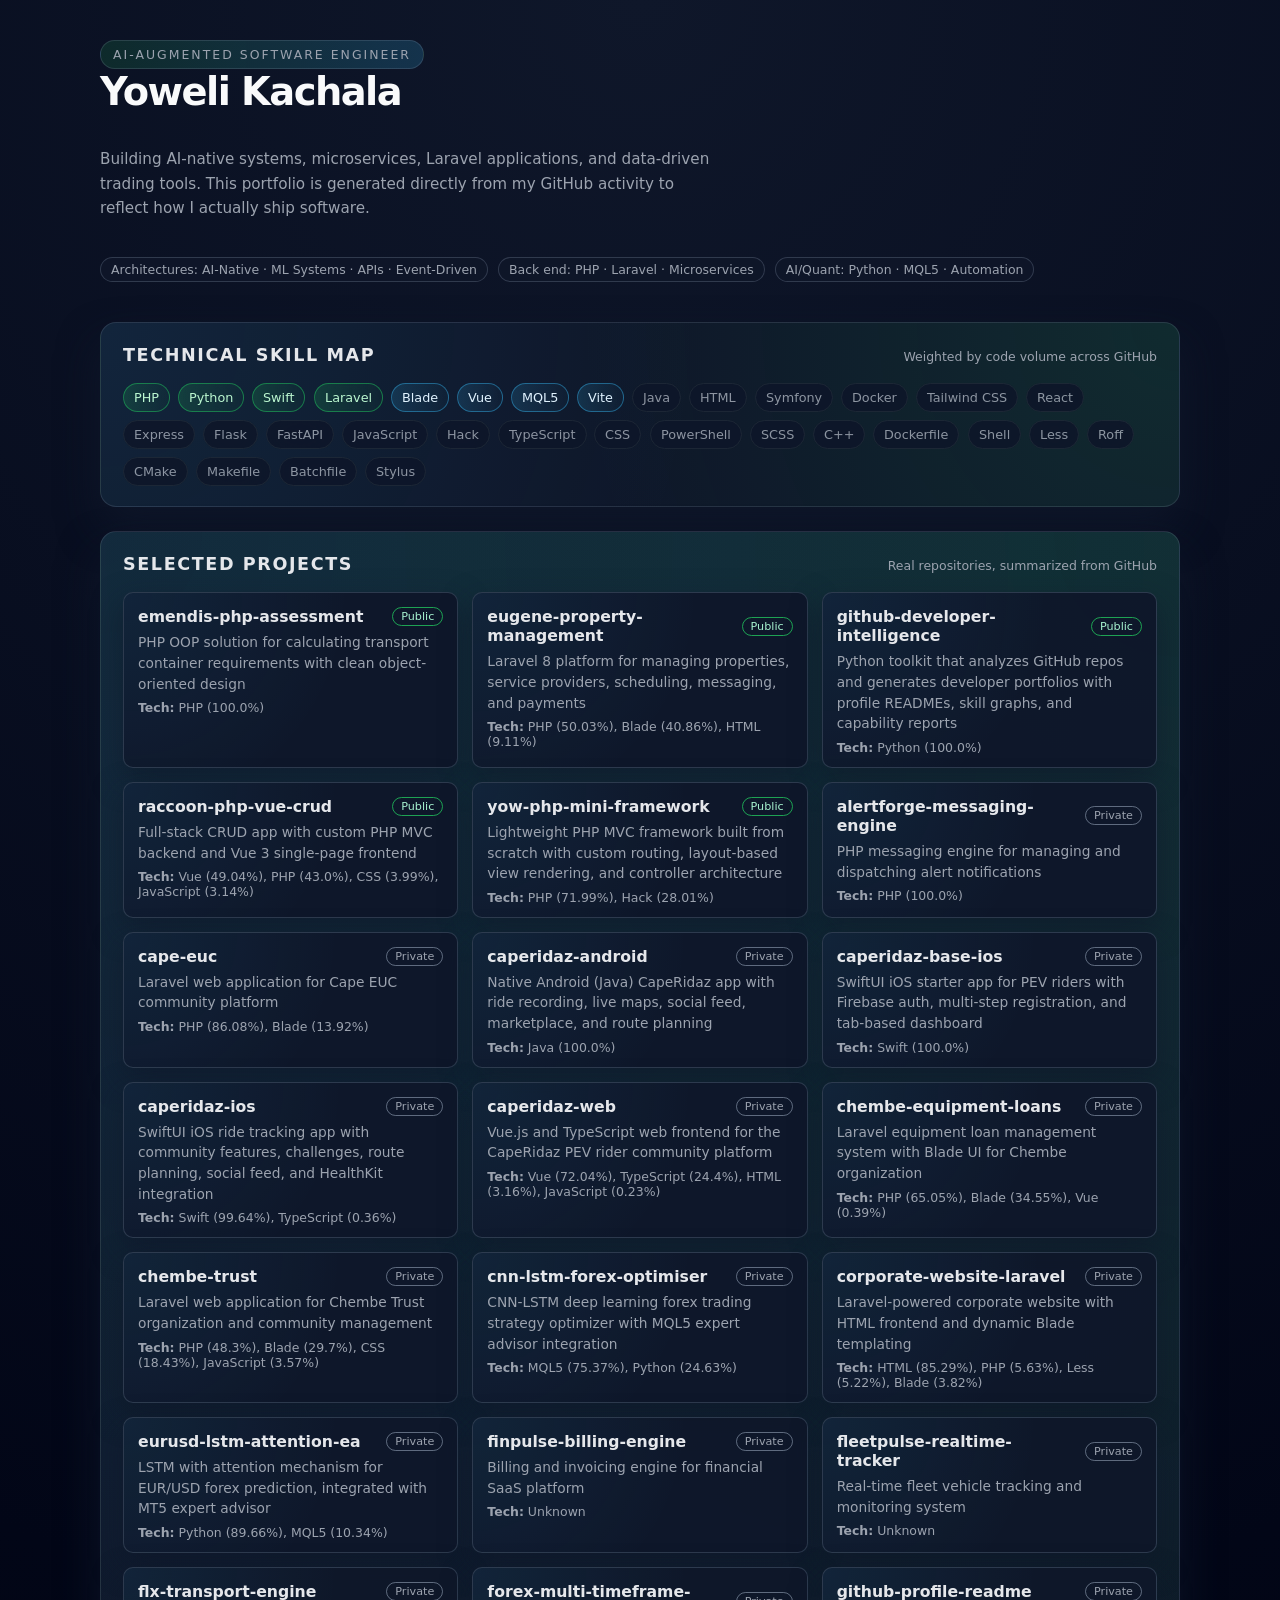
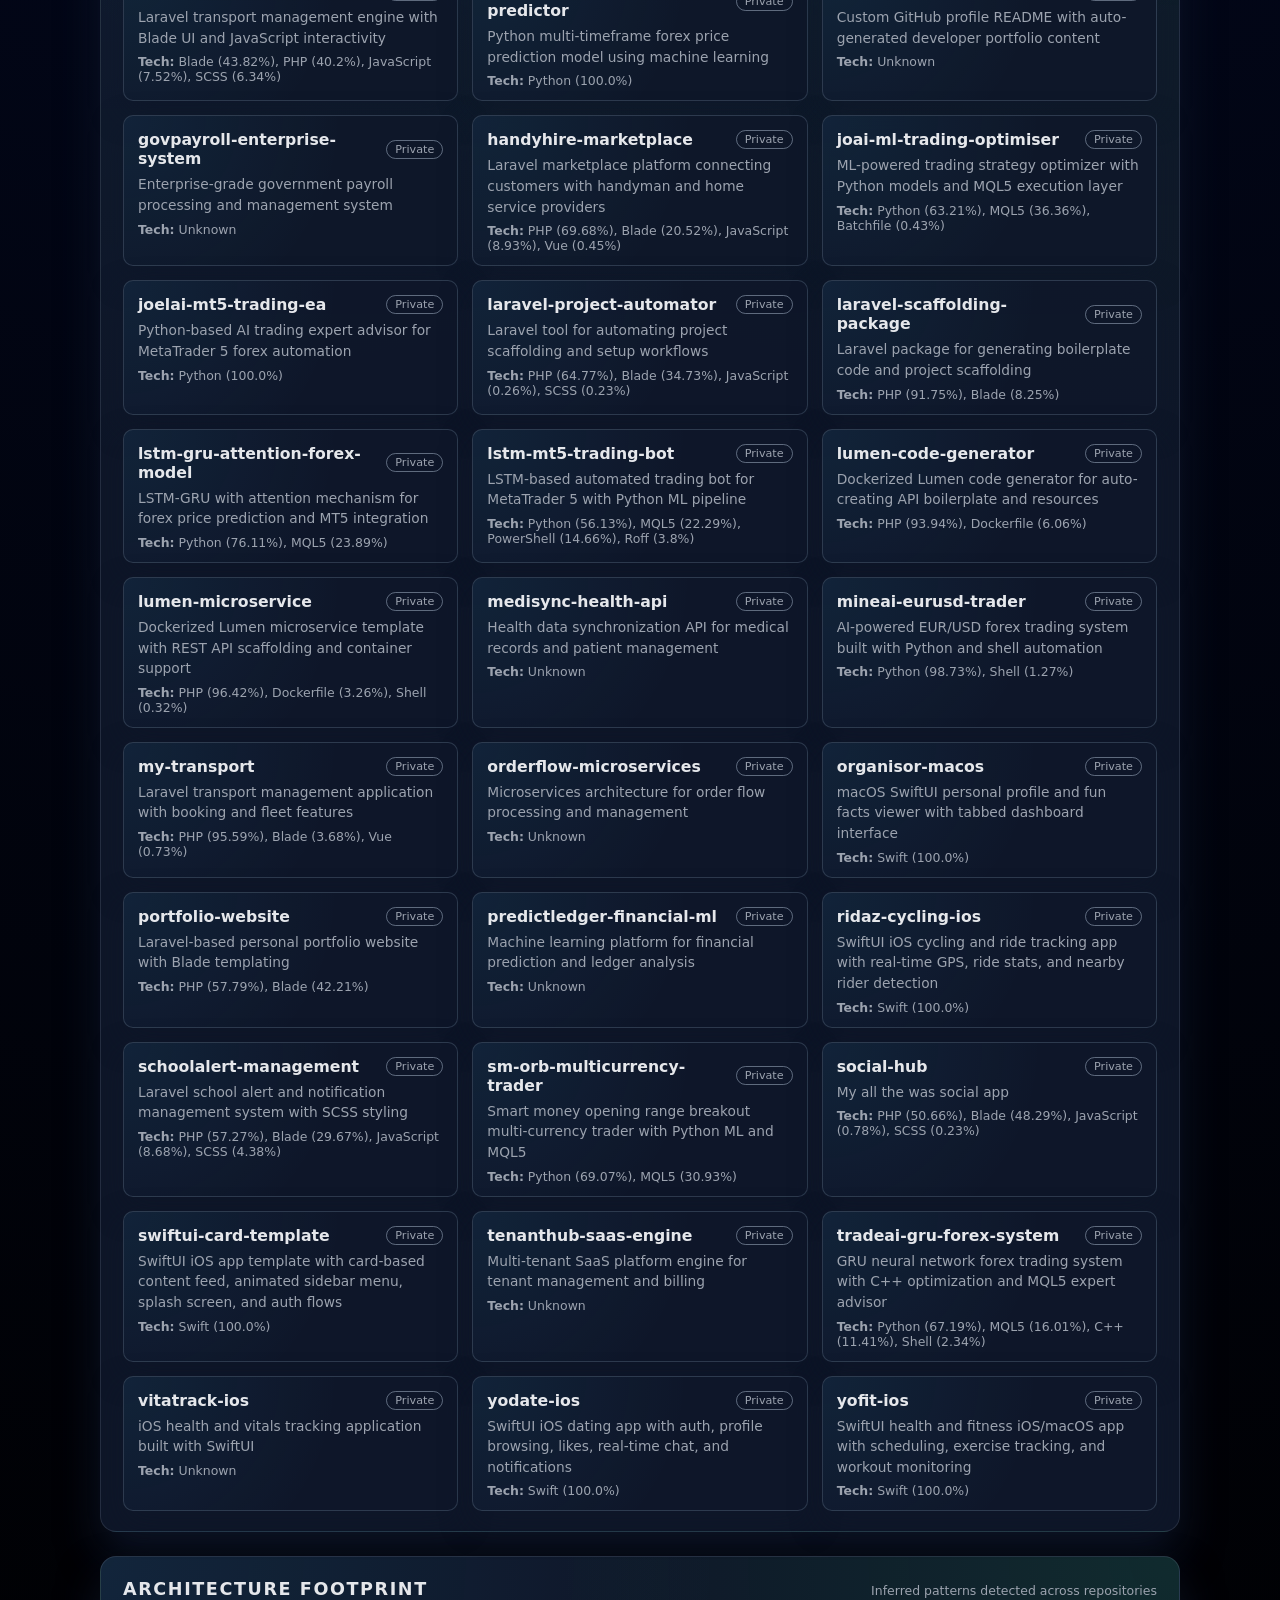
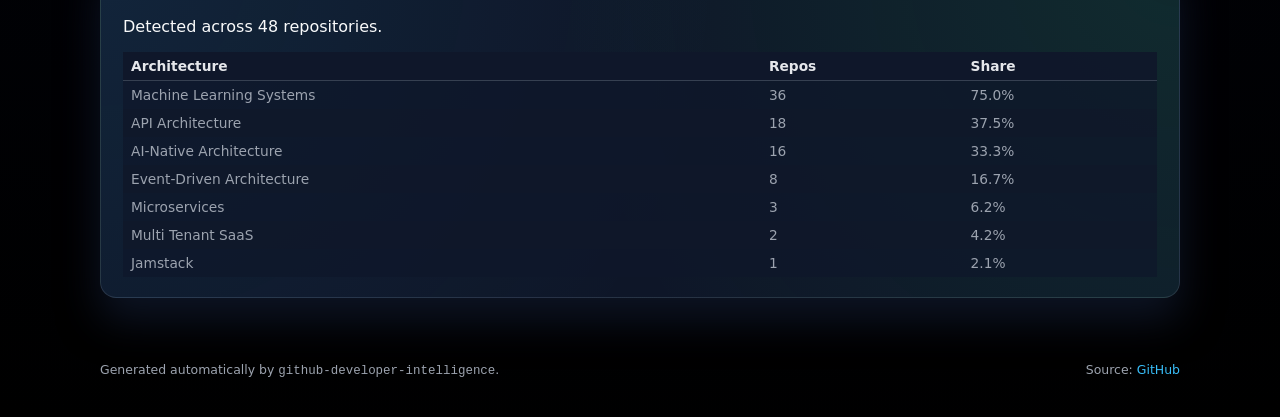
==== commit 24300ece: "Removed pip install command from auto_update.yml workflow to prevent unnecessary package installatio" ====
--- a/portfolio/index.html
+++ b/portfolio/index.html
@@ -326,41 +326,38 @@
                 <span class="section-kicker">Weighted by code volume across GitHub</span>
             </header>
             <div class="skill-grid">
-                <span class="skill-chip skill-primary" title="23.96% of codebase">PHP</span>
-<span class="skill-chip skill-primary" title="22.86% of codebase">Python</span>
-<span class="skill-chip skill-primary" title="19.99% of codebase">Swift</span>
-<span class="skill-chip skill-secondary" title="7% of codebase">Laravel</span>
-<span class="skill-chip skill-secondary" title="6.85% of codebase">Blade</span>
-<span class="skill-chip skill-secondary" title="6.15% of codebase">MQL5</span>
-<span class="skill-chip skill-secondary" title="6% of codebase">Vite</span>
-<span class="skill-chip skill-secondary" title="4.45% of codebase">Vue</span>
-<span class="skill-chip skill-secondary" title="3% of codebase">Docker</span>
-<span class="skill-chip skill-tertiary" title="2.94% of codebase">HTML</span>
-<span class="skill-chip skill-tertiary" title="2.93% of codebase">CSS</span>
-<span class="skill-chip skill-tertiary" title="2.86% of codebase">Java</span>
-<span class="skill-chip skill-tertiary" title="2.85% of codebase">JavaScript</span>
-<span class="skill-chip skill-tertiary" title="2% of codebase">Tailwind CSS</span>
-<span class="skill-chip skill-tertiary" title="1.01% of codebase">SCSS</span>
-<span class="skill-chip skill-tertiary" title="1% of codebase">Symfony</span>
+                <span class="skill-chip skill-primary" title="33.03% of codebase">PHP</span>
+<span class="skill-chip skill-primary" title="21.66% of codebase">Python</span>
+<span class="skill-chip skill-primary" title="17.94% of codebase">Swift</span>
+<span class="skill-chip skill-primary" title="12% of codebase">Laravel</span>
+<span class="skill-chip skill-secondary" title="9.08% of codebase">Blade</span>
+<span class="skill-chip skill-secondary" title="7.15% of codebase">Vue</span>
+<span class="skill-chip skill-secondary" title="5.52% of codebase">MQL5</span>
+<span class="skill-chip skill-secondary" title="4% of codebase">Vite</span>
+<span class="skill-chip skill-tertiary" title="2.56% of codebase">Java</span>
+<span class="skill-chip skill-tertiary" title="2.55% of codebase">HTML</span>
+<span class="skill-chip skill-tertiary" title="2% of codebase">Symfony</span>
+<span class="skill-chip skill-tertiary" title="2% of codebase">Docker</span>
+<span class="skill-chip skill-tertiary" title="1% of codebase">Tailwind CSS</span>
+<span class="skill-chip skill-tertiary" title="1% of codebase">React</span>
 <span class="skill-chip skill-tertiary" title="1% of codebase">Express</span>
+<span class="skill-chip skill-tertiary" title="1% of codebase">Flask</span>
 <span class="skill-chip skill-tertiary" title="1% of codebase">FastAPI</span>
-<span class="skill-chip skill-tertiary" title="1% of codebase">Flask</span>
-<span class="skill-chip skill-tertiary" title="0.87% of codebase">Less</span>
-<span class="skill-chip skill-tertiary" title="0.8% of codebase">Hack</span>
-<span class="skill-chip skill-tertiary" title="0.71% of codebase">TypeScript</span>
-<span class="skill-chip skill-tertiary" title="0.48% of codebase">C++</span>
-<span class="skill-chip skill-tertiary" title="0.42% of codebase">PowerShell</span>
-<span class="skill-chip skill-tertiary" title="0.28% of codebase">Dockerfile</span>
-<span class="skill-chip skill-tertiary" title="0.18% of codebase">Shell</span>
-<span class="skill-chip skill-tertiary" title="0.14% of codebase">Cython</span>
-<span class="skill-chip skill-tertiary" title="0.11% of codebase">Roff</span>
-<span class="skill-chip skill-tertiary" title="0.05% of codebase">CMake</span>
+<span class="skill-chip skill-tertiary" title="0.85% of codebase">JavaScript</span>
+<span class="skill-chip skill-tertiary" title="0.73% of codebase">Hack</span>
+<span class="skill-chip skill-tertiary" title="0.63% of codebase">TypeScript</span>
+<span class="skill-chip skill-tertiary" title="0.58% of codebase">CSS</span>
+<span class="skill-chip skill-tertiary" title="0.38% of codebase">PowerShell</span>
+<span class="skill-chip skill-tertiary" title="0.29% of codebase">SCSS</span>
+<span class="skill-chip skill-tertiary" title="0.29% of codebase">C++</span>
+<span class="skill-chip skill-tertiary" title="0.24% of codebase">Dockerfile</span>
+<span class="skill-chip skill-tertiary" title="0.16% of codebase">Shell</span>
+<span class="skill-chip skill-tertiary" title="0.14% of codebase">Less</span>
+<span class="skill-chip skill-tertiary" title="0.1% of codebase">Roff</span>
+<span class="skill-chip skill-tertiary" title="0.04% of codebase">CMake</span>
 <span class="skill-chip skill-tertiary" title="0.04% of codebase">Makefile</span>
-<span class="skill-chip skill-tertiary" title="0.04% of codebase">Batchfile</span>
-<span class="skill-chip skill-tertiary" title="0.03% of codebase">C</span>
-<span class="skill-chip skill-tertiary" title="0.0% of codebase">Fortran</span>
-<span class="skill-chip skill-tertiary" title="0.0% of codebase">Meson</span>
-<span class="skill-chip skill-tertiary" title="0.0% of codebase">Smarty</span>
+<span class="skill-chip skill-tertiary" title="0.03% of codebase">Batchfile</span>
+<span class="skill-chip skill-tertiary" title="0.01% of codebase">Stylus</span>
             </div>
         </section>
 
@@ -373,301 +370,411 @@
                 
             <article class="project-card">
                 <header>
+                    <h3><a href="https://github.com/joel767443/emendis-php-assessment" target="_blank" rel="noopener noreferrer">emendis-php-assessment</a></h3>
+                    <span class="badge badge-public">Public</span>
+                </header>
+                <p class="project-summary">PHP OOP solution for calculating transport container requirements with clean object-oriented design</p>
+                <p class="project-meta"><strong>Tech:</strong> PHP (100.0%)</p>
+            </article>
+            
+
+            <article class="project-card">
+                <header>
+                    <h3><a href="https://github.com/joel767443/eugene-property-management" target="_blank" rel="noopener noreferrer">eugene-property-management</a></h3>
+                    <span class="badge badge-public">Public</span>
+                </header>
+                <p class="project-summary">Laravel 8 platform for managing properties, service providers, scheduling, messaging, and payments</p>
+                <p class="project-meta"><strong>Tech:</strong> PHP (50.03%), Blade (40.86%), HTML (9.11%)</p>
+            </article>
+            
+
+            <article class="project-card">
+                <header>
                     <h3><a href="https://github.com/joel767443/github-developer-intelligence" target="_blank" rel="noopener noreferrer">github-developer-intelligence</a></h3>
                     <span class="badge badge-public">Public</span>
                 </header>
-                <p class="project-summary">An AI-powered developer intelligence platform that analyzes GitHub repositories, detects technologies and architecture patterns, summarizes projects, generates skill graphs,…</p>
-                <p class="project-meta"><strong>Tech:</strong> Python (65.69%), HTML (34.31%)</p>
-            </article>
-            
-
-            <article class="project-card">
-                <header>
-                    <h3><a href="https://github.com/joel767443/joel767443" target="_blank" rel="noopener noreferrer">joel767443</a></h3>
+                <p class="project-summary">Python toolkit that analyzes GitHub repos and generates developer portfolios with profile READMEs, skill graphs, and capability reports</p>
+                <p class="project-meta"><strong>Tech:</strong> Python (100.0%)</p>
+            </article>
+            
+
+            <article class="project-card">
+                <header>
+                    <h3><a href="https://github.com/joel767443/raccoon-php-vue-crud" target="_blank" rel="noopener noreferrer">raccoon-php-vue-crud</a></h3>
                     <span class="badge badge-public">Public</span>
                 </header>
-                <p class="project-summary">Config files for my GitHub profile.</p>
+                <p class="project-summary">Full-stack CRUD app with custom PHP MVC backend and Vue 3 single-page frontend</p>
+                <p class="project-meta"><strong>Tech:</strong> Vue (49.04%), PHP (43.0%), CSS (3.99%), JavaScript (3.14%)</p>
+            </article>
+            
+
+            <article class="project-card">
+                <header>
+                    <h3><a href="https://github.com/joel767443/yow-php-mini-framework" target="_blank" rel="noopener noreferrer">yow-php-mini-framework</a></h3>
+                    <span class="badge badge-public">Public</span>
+                </header>
+                <p class="project-summary">Lightweight PHP MVC framework built from scratch with custom routing, layout-based view rendering, and controller architecture</p>
+                <p class="project-meta"><strong>Tech:</strong> PHP (71.99%), Hack (28.01%)</p>
+            </article>
+            
+
+            <article class="project-card">
+                <header>
+                    <h3><a href="https://github.com/joel767443/alertforge-messaging-engine" target="_blank" rel="noopener noreferrer">alertforge-messaging-engine</a></h3>
+                    <span class="badge badge-private">Private</span>
+                </header>
+                <p class="project-summary">PHP messaging engine for managing and dispatching alert notifications</p>
+                <p class="project-meta"><strong>Tech:</strong> PHP (100.0%)</p>
+            </article>
+            
+
+            <article class="project-card">
+                <header>
+                    <h3><a href="https://github.com/joel767443/cape-euc" target="_blank" rel="noopener noreferrer">cape-euc</a></h3>
+                    <span class="badge badge-private">Private</span>
+                </header>
+                <p class="project-summary">Laravel web application for Cape EUC community platform</p>
+                <p class="project-meta"><strong>Tech:</strong> PHP (86.08%), Blade (13.92%)</p>
+            </article>
+            
+
+            <article class="project-card">
+                <header>
+                    <h3><a href="https://github.com/joel767443/caperidaz-android" target="_blank" rel="noopener noreferrer">caperidaz-android</a></h3>
+                    <span class="badge badge-private">Private</span>
+                </header>
+                <p class="project-summary">Native Android (Java) CapeRidaz app with ride recording, live maps, social feed, marketplace, and route planning</p>
+                <p class="project-meta"><strong>Tech:</strong> Java (100.0%)</p>
+            </article>
+            
+
+            <article class="project-card">
+                <header>
+                    <h3><a href="https://github.com/joel767443/caperidaz-base-ios" target="_blank" rel="noopener noreferrer">caperidaz-base-ios</a></h3>
+                    <span class="badge badge-private">Private</span>
+                </header>
+                <p class="project-summary">SwiftUI iOS starter app for PEV riders with Firebase auth, multi-step registration, and tab-based dashboard</p>
+                <p class="project-meta"><strong>Tech:</strong> Swift (100.0%)</p>
+            </article>
+            
+
+            <article class="project-card">
+                <header>
+                    <h3><a href="https://github.com/joel767443/caperidaz-ios" target="_blank" rel="noopener noreferrer">caperidaz-ios</a></h3>
+                    <span class="badge badge-private">Private</span>
+                </header>
+                <p class="project-summary">SwiftUI iOS ride tracking app with community features, challenges, route planning, social feed, and HealthKit integration</p>
+                <p class="project-meta"><strong>Tech:</strong> Swift (99.64%), TypeScript (0.36%)</p>
+            </article>
+            
+
+            <article class="project-card">
+                <header>
+                    <h3><a href="https://github.com/joel767443/caperidaz-web" target="_blank" rel="noopener noreferrer">caperidaz-web</a></h3>
+                    <span class="badge badge-private">Private</span>
+                </header>
+                <p class="project-summary">Vue.js and TypeScript web frontend for the CapeRidaz PEV rider community platform</p>
+                <p class="project-meta"><strong>Tech:</strong> Vue (72.04%), TypeScript (24.4%), HTML (3.16%), JavaScript (0.23%)</p>
+            </article>
+            
+
+            <article class="project-card">
+                <header>
+                    <h3><a href="https://github.com/joel767443/chembe-equipment-loans" target="_blank" rel="noopener noreferrer">chembe-equipment-loans</a></h3>
+                    <span class="badge badge-private">Private</span>
+                </header>
+                <p class="project-summary">Laravel equipment loan management system with Blade UI for Chembe organization</p>
+                <p class="project-meta"><strong>Tech:</strong> PHP (65.05%), Blade (34.55%), Vue (0.39%)</p>
+            </article>
+            
+
+            <article class="project-card">
+                <header>
+                    <h3><a href="https://github.com/joel767443/chembe-trust" target="_blank" rel="noopener noreferrer">chembe-trust</a></h3>
+                    <span class="badge badge-private">Private</span>
+                </header>
+                <p class="project-summary">Laravel web application for Chembe Trust organization and community management</p>
+                <p class="project-meta"><strong>Tech:</strong> PHP (48.3%), Blade (29.7%), CSS (18.43%), JavaScript (3.57%)</p>
+            </article>
+            
+
+            <article class="project-card">
+                <header>
+                    <h3><a href="https://github.com/joel767443/cnn-lstm-forex-optimiser" target="_blank" rel="noopener noreferrer">cnn-lstm-forex-optimiser</a></h3>
+                    <span class="badge badge-private">Private</span>
+                </header>
+                <p class="project-summary">CNN-LSTM deep learning forex trading strategy optimizer with MQL5 expert advisor integration</p>
+                <p class="project-meta"><strong>Tech:</strong> MQL5 (75.37%), Python (24.63%)</p>
+            </article>
+            
+
+            <article class="project-card">
+                <header>
+                    <h3><a href="https://github.com/joel767443/corporate-website-laravel" target="_blank" rel="noopener noreferrer">corporate-website-laravel</a></h3>
+                    <span class="badge badge-private">Private</span>
+                </header>
+                <p class="project-summary">Laravel-powered corporate website with HTML frontend and dynamic Blade templating</p>
+                <p class="project-meta"><strong>Tech:</strong> HTML (85.29%), PHP (5.63%), Less (5.22%), Blade (3.82%)</p>
+            </article>
+            
+
+            <article class="project-card">
+                <header>
+                    <h3><a href="https://github.com/joel767443/eurusd-lstm-attention-ea" target="_blank" rel="noopener noreferrer">eurusd-lstm-attention-ea</a></h3>
+                    <span class="badge badge-private">Private</span>
+                </header>
+                <p class="project-summary">LSTM with attention mechanism for EUR/USD forex prediction, integrated with MT5 expert advisor</p>
+                <p class="project-meta"><strong>Tech:</strong> Python (89.66%), MQL5 (10.34%)</p>
+            </article>
+            
+
+            <article class="project-card">
+                <header>
+                    <h3><a href="https://github.com/joel767443/finpulse-billing-engine" target="_blank" rel="noopener noreferrer">finpulse-billing-engine</a></h3>
+                    <span class="badge badge-private">Private</span>
+                </header>
+                <p class="project-summary">Billing and invoicing engine for financial SaaS platform</p>
                 <p class="project-meta"><strong>Tech:</strong> Unknown</p>
             </article>
             
 
             <article class="project-card">
                 <header>
+                    <h3><a href="https://github.com/joel767443/fleetpulse-realtime-tracker" target="_blank" rel="noopener noreferrer">fleetpulse-realtime-tracker</a></h3>
+                    <span class="badge badge-private">Private</span>
+                </header>
+                <p class="project-summary">Real-time fleet vehicle tracking and monitoring system</p>
+                <p class="project-meta"><strong>Tech:</strong> Unknown</p>
+            </article>
+            
+
+            <article class="project-card">
+                <header>
+                    <h3><a href="https://github.com/joel767443/flx-transport-engine" target="_blank" rel="noopener noreferrer">flx-transport-engine</a></h3>
+                    <span class="badge badge-private">Private</span>
+                </header>
+                <p class="project-summary">Laravel transport management engine with Blade UI and JavaScript interactivity</p>
+                <p class="project-meta"><strong>Tech:</strong> Blade (43.82%), PHP (40.2%), JavaScript (7.52%), SCSS (6.34%)</p>
+            </article>
+            
+
+            <article class="project-card">
+                <header>
+                    <h3><a href="https://github.com/joel767443/forex-multi-timeframe-predictor" target="_blank" rel="noopener noreferrer">forex-multi-timeframe-predictor</a></h3>
+                    <span class="badge badge-private">Private</span>
+                </header>
+                <p class="project-summary">Python multi-timeframe forex price prediction model using machine learning</p>
+                <p class="project-meta"><strong>Tech:</strong> Python (100.0%)</p>
+            </article>
+            
+
+            <article class="project-card">
+                <header>
+                    <h3><a href="https://github.com/joel767443/github-profile-readme" target="_blank" rel="noopener noreferrer">github-profile-readme</a></h3>
+                    <span class="badge badge-private">Private</span>
+                </header>
+                <p class="project-summary">Custom GitHub profile README with auto-generated developer portfolio content</p>
+                <p class="project-meta"><strong>Tech:</strong> Unknown</p>
+            </article>
+            
+
+            <article class="project-card">
+                <header>
+                    <h3><a href="https://github.com/joel767443/govpayroll-enterprise-system" target="_blank" rel="noopener noreferrer">govpayroll-enterprise-system</a></h3>
+                    <span class="badge badge-private">Private</span>
+                </header>
+                <p class="project-summary">Enterprise-grade government payroll processing and management system</p>
+                <p class="project-meta"><strong>Tech:</strong> Unknown</p>
+            </article>
+            
+
+            <article class="project-card">
+                <header>
+                    <h3><a href="https://github.com/joel767443/handyhire-marketplace" target="_blank" rel="noopener noreferrer">handyhire-marketplace</a></h3>
+                    <span class="badge badge-private">Private</span>
+                </header>
+                <p class="project-summary">Laravel marketplace platform connecting customers with handyman and home service providers</p>
+                <p class="project-meta"><strong>Tech:</strong> PHP (69.68%), Blade (20.52%), JavaScript (8.93%), Vue (0.45%)</p>
+            </article>
+            
+
+            <article class="project-card">
+                <header>
+                    <h3><a href="https://github.com/joel767443/joai-ml-trading-optimiser" target="_blank" rel="noopener noreferrer">joai-ml-trading-optimiser</a></h3>
+                    <span class="badge badge-private">Private</span>
+                </header>
+                <p class="project-summary">ML-powered trading strategy optimizer with Python models and MQL5 execution layer</p>
+                <p class="project-meta"><strong>Tech:</strong> Python (63.21%), MQL5 (36.36%), Batchfile (0.43%)</p>
+            </article>
+            
+
+            <article class="project-card">
+                <header>
+                    <h3><a href="https://github.com/joel767443/joelai-mt5-trading-ea" target="_blank" rel="noopener noreferrer">joelai-mt5-trading-ea</a></h3>
+                    <span class="badge badge-private">Private</span>
+                </header>
+                <p class="project-summary">Python-based AI trading expert advisor for MetaTrader 5 forex automation</p>
+                <p class="project-meta"><strong>Tech:</strong> Python (100.0%)</p>
+            </article>
+            
+
+            <article class="project-card">
+                <header>
+                    <h3><a href="https://github.com/joel767443/laravel-project-automator" target="_blank" rel="noopener noreferrer">laravel-project-automator</a></h3>
+                    <span class="badge badge-private">Private</span>
+                </header>
+                <p class="project-summary">Laravel tool for automating project scaffolding and setup workflows</p>
+                <p class="project-meta"><strong>Tech:</strong> PHP (64.77%), Blade (34.73%), JavaScript (0.26%), SCSS (0.23%)</p>
+            </article>
+            
+
+            <article class="project-card">
+                <header>
+                    <h3><a href="https://github.com/joel767443/laravel-scaffolding-package" target="_blank" rel="noopener noreferrer">laravel-scaffolding-package</a></h3>
+                    <span class="badge badge-private">Private</span>
+                </header>
+                <p class="project-summary">Laravel package for generating boilerplate code and project scaffolding</p>
+                <p class="project-meta"><strong>Tech:</strong> PHP (91.75%), Blade (8.25%)</p>
+            </article>
+            
+
+            <article class="project-card">
+                <header>
+                    <h3><a href="https://github.com/joel767443/lstm-gru-attention-forex-model" target="_blank" rel="noopener noreferrer">lstm-gru-attention-forex-model</a></h3>
+                    <span class="badge badge-private">Private</span>
+                </header>
+                <p class="project-summary">LSTM-GRU with attention mechanism for forex price prediction and MT5 integration</p>
+                <p class="project-meta"><strong>Tech:</strong> Python (76.11%), MQL5 (23.89%)</p>
+            </article>
+            
+
+            <article class="project-card">
+                <header>
+                    <h3><a href="https://github.com/joel767443/lstm-mt5-trading-bot" target="_blank" rel="noopener noreferrer">lstm-mt5-trading-bot</a></h3>
+                    <span class="badge badge-private">Private</span>
+                </header>
+                <p class="project-summary">LSTM-based automated trading bot for MetaTrader 5 with Python ML pipeline</p>
+                <p class="project-meta"><strong>Tech:</strong> Python (56.13%), MQL5 (22.29%), PowerShell (14.66%), Roff (3.8%)</p>
+            </article>
+            
+
+            <article class="project-card">
+                <header>
+                    <h3><a href="https://github.com/joel767443/lumen-code-generator" target="_blank" rel="noopener noreferrer">lumen-code-generator</a></h3>
+                    <span class="badge badge-private">Private</span>
+                </header>
+                <p class="project-summary">Dockerized Lumen code generator for auto-creating API boilerplate and resources</p>
+                <p class="project-meta"><strong>Tech:</strong> PHP (93.94%), Dockerfile (6.06%)</p>
+            </article>
+            
+
+            <article class="project-card">
+                <header>
                     <h3><a href="https://github.com/joel767443/lumen-microservice" target="_blank" rel="noopener noreferrer">lumen-microservice</a></h3>
-                    <span class="badge badge-public">Public</span>
-                </header>
-                <p class="project-summary">This code will for a microservice that runs in a docker container (using specified ports for Nginx and MySQL to avoid conflict with server setup). This repository is using webflow…</p>
-                <p class="project-meta"><strong>Tech:</strong> PHP (95.72%), Dockerfile (3.24%), Shell (1.04%)</p>
-            </article>
-            
-
-            <article class="project-card">
-                <header>
-                    <h3><a href="https://github.com/joel767443/Raccoon" target="_blank" rel="noopener noreferrer">Raccoon</a></h3>
-                    <span class="badge badge-public">Public</span>
-                </header>
-                <p class="project-summary">`git clone git@github.com:joel767443/Raccoon.git` `cd Raccoon/front-end`</p>
-                <p class="project-meta"><strong>Tech:</strong> Vue (48.42%), PHP (43.73%), CSS (3.93%), JavaScript (3.1%)</p>
-            </article>
-            
-
-            <article class="project-card">
-                <header>
-                    <h3><a href="https://github.com/joel767443/RunOptimisation" target="_blank" rel="noopener noreferrer">RunOptimisation</a></h3>
-                    <span class="badge badge-public">Public</span>
-                </header>
-                <p class="project-summary">No README summary available.</p>
-                <p class="project-meta"><strong>Tech:</strong> MQL5 (75.37%), Python (24.63%)</p>
-            </article>
-            
-
-            <article class="project-card">
-                <header>
-                    <h3><a href="https://github.com/joel767443/yow-mini-framewrk" target="_blank" rel="noopener noreferrer">yow-mini-framewrk</a></h3>
-                    <span class="badge badge-public">Public</span>
-                </header>
-                <p class="project-summary">yow-mini-framewrk - Motivated by people who would rather use vanilla PHP than PHP frameworks</p>
-                <p class="project-meta"><strong>Tech:</strong> PHP (71.99%), Hack (28.01%)</p>
-            </article>
-            
-
-            <article class="project-card">
-                <header>
-                    <h3><a href="https://github.com/joel767443/YowFitIOS" target="_blank" rel="noopener noreferrer">YowFitIOS</a></h3>
-                    <span class="badge badge-public">Public</span>
-                </header>
-                <p class="project-summary">No README summary available.</p>
+                    <span class="badge badge-private">Private</span>
+                </header>
+                <p class="project-summary">Dockerized Lumen microservice template with REST API scaffolding and container support</p>
+                <p class="project-meta"><strong>Tech:</strong> PHP (96.42%), Dockerfile (3.26%), Shell (0.32%)</p>
+            </article>
+            
+
+            <article class="project-card">
+                <header>
+                    <h3><a href="https://github.com/joel767443/medisync-health-api" target="_blank" rel="noopener noreferrer">medisync-health-api</a></h3>
+                    <span class="badge badge-private">Private</span>
+                </header>
+                <p class="project-summary">Health data synchronization API for medical records and patient management</p>
+                <p class="project-meta"><strong>Tech:</strong> Unknown</p>
+            </article>
+            
+
+            <article class="project-card">
+                <header>
+                    <h3><a href="https://github.com/joel767443/mineai-eurusd-trader" target="_blank" rel="noopener noreferrer">mineai-eurusd-trader</a></h3>
+                    <span class="badge badge-private">Private</span>
+                </header>
+                <p class="project-summary">AI-powered EUR/USD forex trading system built with Python and shell automation</p>
+                <p class="project-meta"><strong>Tech:</strong> Python (98.73%), Shell (1.27%)</p>
+            </article>
+            
+
+            <article class="project-card">
+                <header>
+                    <h3><a href="https://github.com/joel767443/my-transport" target="_blank" rel="noopener noreferrer">my-transport</a></h3>
+                    <span class="badge badge-private">Private</span>
+                </header>
+                <p class="project-summary">Laravel transport management application with booking and fleet features</p>
+                <p class="project-meta"><strong>Tech:</strong> PHP (95.59%), Blade (3.68%), Vue (0.73%)</p>
+            </article>
+            
+
+            <article class="project-card">
+                <header>
+                    <h3><a href="https://github.com/joel767443/orderflow-microservices" target="_blank" rel="noopener noreferrer">orderflow-microservices</a></h3>
+                    <span class="badge badge-private">Private</span>
+                </header>
+                <p class="project-summary">Microservices architecture for order flow processing and management</p>
+                <p class="project-meta"><strong>Tech:</strong> Unknown</p>
+            </article>
+            
+
+            <article class="project-card">
+                <header>
+                    <h3><a href="https://github.com/joel767443/organisor-macos" target="_blank" rel="noopener noreferrer">organisor-macos</a></h3>
+                    <span class="badge badge-private">Private</span>
+                </header>
+                <p class="project-summary">macOS SwiftUI personal profile and fun facts viewer with tabbed dashboard interface</p>
                 <p class="project-meta"><strong>Tech:</strong> Swift (100.0%)</p>
             </article>
             
 
             <article class="project-card">
                 <header>
-                    <h3><a href="https://github.com/joel767443/YowFitMicroservice" target="_blank" rel="noopener noreferrer">YowFitMicroservice</a></h3>
-                    <span class="badge badge-public">Public</span>
-                </header>
-                <p class="project-summary">No README summary available.</p>
+                    <h3><a href="https://github.com/joel767443/portfolio-website" target="_blank" rel="noopener noreferrer">portfolio-website</a></h3>
+                    <span class="badge badge-private">Private</span>
+                </header>
+                <p class="project-summary">Laravel-based personal portfolio website with Blade templating</p>
+                <p class="project-meta"><strong>Tech:</strong> PHP (57.79%), Blade (42.21%)</p>
+            </article>
+            
+
+            <article class="project-card">
+                <header>
+                    <h3><a href="https://github.com/joel767443/predictledger-financial-ml" target="_blank" rel="noopener noreferrer">predictledger-financial-ml</a></h3>
+                    <span class="badge badge-private">Private</span>
+                </header>
+                <p class="project-summary">Machine learning platform for financial prediction and ledger analysis</p>
                 <p class="project-meta"><strong>Tech:</strong> Unknown</p>
             </article>
             
 
             <article class="project-card">
                 <header>
-                    <h3><a href="https://github.com/joel767443/YowFitWeb" target="_blank" rel="noopener noreferrer">YowFitWeb</a></h3>
-                    <span class="badge badge-public">Public</span>
-                </header>
-                <p class="project-summary">I am developing a resilient database architecture for **Yo Health**, an innovative health app built on Laravel that aims to monitor and enhance users' overall well-being. The app…</p>
-                <p class="project-meta"><strong>Tech:</strong> JavaScript (67.72%), CSS (12.59%), PHP (11.81%), Blade (7.18%)</p>
-            </article>
-            
-
-            <article class="project-card">
-                <header>
-                    <h3><a href="https://github.com/joel767443/BasApp" target="_blank" rel="noopener noreferrer">BasApp</a></h3>
-                    <span class="badge badge-private">Private</span>
-                </header>
-                <p class="project-summary">No README summary available.</p>
+                    <h3><a href="https://github.com/joel767443/ridaz-cycling-ios" target="_blank" rel="noopener noreferrer">ridaz-cycling-ios</a></h3>
+                    <span class="badge badge-private">Private</span>
+                </header>
+                <p class="project-summary">SwiftUI iOS cycling and ride tracking app with real-time GPS, ride stats, and nearby rider detection</p>
                 <p class="project-meta"><strong>Tech:</strong> Swift (100.0%)</p>
             </article>
             
 
             <article class="project-card">
                 <header>
-                    <h3><a href="https://github.com/joel767443/BaseApp" target="_blank" rel="noopener noreferrer">BaseApp</a></h3>
-                    <span class="badge badge-private">Private</span>
-                </header>
-                <p class="project-summary">No README summary available.</p>
-                <p class="project-meta"><strong>Tech:</strong> Swift (100.0%)</p>
-            </article>
-            
-
-            <article class="project-card">
-                <header>
-                    <h3><a href="https://github.com/joel767443/CapeRidaz" target="_blank" rel="noopener noreferrer">CapeRidaz</a></h3>
-                    <span class="badge badge-private">Private</span>
-                </header>
-                <p class="project-summary">No README summary available.</p>
-                <p class="project-meta"><strong>Tech:</strong> Vue (72.04%), TypeScript (24.4%), HTML (3.16%), JavaScript (0.23%)</p>
-            </article>
-            
-
-            <article class="project-card">
-                <header>
-                    <h3><a href="https://github.com/joel767443/CapeRidazAndroid" target="_blank" rel="noopener noreferrer">CapeRidazAndroid</a></h3>
-                    <span class="badge badge-private">Private</span>
-                </header>
-                <p class="project-summary">No README summary available.</p>
-                <p class="project-meta"><strong>Tech:</strong> Java (100.0%)</p>
-            </article>
-            
-
-            <article class="project-card">
-                <header>
-                    <h3><a href="https://github.com/joel767443/CapeRidazMobileIOS" target="_blank" rel="noopener noreferrer">CapeRidazMobileIOS</a></h3>
-                    <span class="badge badge-private">Private</span>
-                </header>
-                <p class="project-summary">No README summary available.</p>
-                <p class="project-meta"><strong>Tech:</strong> Swift (99.64%), TypeScript (0.36%)</p>
-            </article>
-            
-
-            <article class="project-card">
-                <header>
-                    <h3><a href="https://github.com/joel767443/chek_this" target="_blank" rel="noopener noreferrer">chek_this</a></h3>
-                    <span class="badge badge-private">Private</span>
-                </header>
-                <p class="project-summary">No README summary available.</p>
-                <p class="project-meta"><strong>Tech:</strong> Python (100.0%)</p>
-            </article>
-            
-
-            <article class="project-card">
-                <header>
-                    <h3><a href="https://github.com/joel767443/chembe-aes-trust" target="_blank" rel="noopener noreferrer">chembe-aes-trust</a></h3>
-                    <span class="badge badge-private">Private</span>
-                </header>
-                <p class="project-summary">No README summary available.</p>
-                <p class="project-meta"><strong>Tech:</strong> HTML (62.33%), CSS (30.42%), JavaScript (5.82%), PHP (1.43%)</p>
-            </article>
-            
-
-            <article class="project-card">
-                <header>
-                    <h3><a href="https://github.com/joel767443/chembe-trust" target="_blank" rel="noopener noreferrer">chembe-trust</a></h3>
-                    <span class="badge badge-private">Private</span>
-                </header>
-                <p class="project-summary">No README summary available.</p>
-                <p class="project-meta"><strong>Tech:</strong> PHP (47.97%), Blade (29.49%), CSS (18.3%), JavaScript (3.55%)</p>
-            </article>
-            
-
-            <article class="project-card">
-                <header>
-                    <h3><a href="https://github.com/joel767443/coming-soon" target="_blank" rel="noopener noreferrer">coming-soon</a></h3>
-                    <span class="badge badge-private">Private</span>
-                </header>
-                <p class="project-summary">No README summary available.</p>
-                <p class="project-meta"><strong>Tech:</strong> CSS (36.88%), SCSS (30.42%), Less (30.03%), HTML (2.13%)</p>
-            </article>
-            
-
-            <article class="project-card">
-                <header>
-                    <h3><a href="https://github.com/joel767443/Emendis-php-assesment" target="_blank" rel="noopener noreferrer">Emendis-php-assesment</a></h3>
-                    <span class="badge badge-private">Private</span>
-                </header>
-                <p class="project-summary">No README summary available.</p>
-                <p class="project-meta"><strong>Tech:</strong> PHP (100.0%)</p>
-            </article>
-            
-
-            <article class="project-card">
-                <header>
-                    <h3><a href="https://github.com/joel767443/fromWorkAi" target="_blank" rel="noopener noreferrer">fromWorkAi</a></h3>
-                    <span class="badge badge-private">Private</span>
-                </header>
-                <p class="project-summary">No README summary available.</p>
+                    <h3><a href="https://github.com/joel767443/schoolalert-management" target="_blank" rel="noopener noreferrer">schoolalert-management</a></h3>
+                    <span class="badge badge-private">Private</span>
+                </header>
+                <p class="project-summary">Laravel school alert and notification management system with SCSS styling</p>
+                <p class="project-meta"><strong>Tech:</strong> PHP (57.27%), Blade (29.67%), JavaScript (8.68%), SCSS (4.38%)</p>
+            </article>
+            
+
+            <article class="project-card">
+                <header>
+                    <h3><a href="https://github.com/joel767443/sm-orb-multicurrency-trader" target="_blank" rel="noopener noreferrer">sm-orb-multicurrency-trader</a></h3>
+                    <span class="badge badge-private">Private</span>
+                </header>
+                <p class="project-summary">Smart money opening range breakout multi-currency trader with Python ML and MQL5</p>
                 <p class="project-meta"><strong>Tech:</strong> Python (69.07%), MQL5 (30.93%)</p>
-            </article>
-            
-
-            <article class="project-card">
-                <header>
-                    <h3><a href="https://github.com/joel767443/handyhire" target="_blank" rel="noopener noreferrer">handyhire</a></h3>
-                    <span class="badge badge-private">Private</span>
-                </header>
-                <p class="project-summary">No README summary available.</p>
-                <p class="project-meta"><strong>Tech:</strong> PHP (69.65%), Blade (20.51%), JavaScript (8.93%), Vue (0.45%)</p>
-            </article>
-            
-
-            <article class="project-card">
-                <header>
-                    <h3><a href="https://github.com/joel767443/JoelAI_EA" target="_blank" rel="noopener noreferrer">JoelAI_EA</a></h3>
-                    <span class="badge badge-private">Private</span>
-                </header>
-                <p class="project-summary">No README summary available.</p>
-                <p class="project-meta"><strong>Tech:</strong> Python (100.0%)</p>
-            </article>
-            
-
-            <article class="project-card">
-                <header>
-                    <h3><a href="https://github.com/joel767443/laravel-crud-package" target="_blank" rel="noopener noreferrer">laravel-crud-package</a></h3>
-                    <span class="badge badge-private">Private</span>
-                </header>
-                <p class="project-summary">No README summary available.</p>
-                <p class="project-meta"><strong>Tech:</strong> PHP (91.75%), Blade (8.25%)</p>
-            </article>
-            
-
-            <article class="project-card">
-                <header>
-                    <h3><a href="https://github.com/joel767443/microservice" target="_blank" rel="noopener noreferrer">microservice</a></h3>
-                    <span class="badge badge-private">Private</span>
-                </header>
-                <p class="project-summary">No README summary available.</p>
-                <p class="project-meta"><strong>Tech:</strong> PHP (93.94%), Dockerfile (6.06%)</p>
-            </article>
-            
-
-            <article class="project-card">
-                <header>
-                    <h3><a href="https://github.com/joel767443/MineAiTrade" target="_blank" rel="noopener noreferrer">MineAiTrade</a></h3>
-                    <span class="badge badge-private">Private</span>
-                </header>
-                <p class="project-summary">No README summary available.</p>
-                <p class="project-meta"><strong>Tech:</strong> Python (88.49%), C++ (5.42%), Cython (5.06%), C (0.9%)</p>
-            </article>
-            
-
-            <article class="project-card">
-                <header>
-                    <h3><a href="https://github.com/joel767443/mxi" target="_blank" rel="noopener noreferrer">mxi</a></h3>
-                    <span class="badge badge-private">Private</span>
-                </header>
-                <p class="project-summary">No README summary available.</p>
-                <p class="project-meta"><strong>Tech:</strong> Python (76.11%), MQL5 (23.89%)</p>
-            </article>
-            
-
-            <article class="project-card">
-                <header>
-                    <h3><a href="https://github.com/joel767443/organisor" target="_blank" rel="noopener noreferrer">organisor</a></h3>
-                    <span class="badge badge-private">Private</span>
-                </header>
-                <p class="project-summary">No README summary available.</p>
-                <p class="project-meta"><strong>Tech:</strong> Swift (100.0%)</p>
-            </article>
-            
-
-            <article class="project-card">
-                <header>
-                    <h3><a href="https://github.com/joel767443/pm" target="_blank" rel="noopener noreferrer">pm</a></h3>
-                    <span class="badge badge-private">Private</span>
-                </header>
-                <p class="project-summary">No README summary available.</p>
-                <p class="project-meta"><strong>Tech:</strong> PHP (64.77%), Blade (34.73%), JavaScript (0.26%), SCSS (0.23%)</p>
-            </article>
-            
-
-            <article class="project-card">
-                <header>
-                    <h3><a href="https://github.com/joel767443/Ridaz" target="_blank" rel="noopener noreferrer">Ridaz</a></h3>
-                    <span class="badge badge-private">Private</span>
-                </header>
-                <p class="project-summary">No README summary available.</p>
-                <p class="project-meta"><strong>Tech:</strong> Swift (100.0%)</p>
-            </article>
-            
-
-            <article class="project-card">
-                <header>
-                    <h3><a href="https://github.com/joel767443/salert" target="_blank" rel="noopener noreferrer">salert</a></h3>
-                    <span class="badge badge-private">Private</span>
-                </header>
-                <p class="project-summary">No README summary available.</p>
-                <p class="project-meta"><strong>Tech:</strong> PHP (57.28%), Blade (29.67%), JavaScript (8.67%), SCSS (4.38%)</p>
             </article>
             
 
@@ -683,91 +790,61 @@
 
             <article class="project-card">
                 <header>
-                    <h3><a href="https://github.com/joel767443/test_proj" target="_blank" rel="noopener noreferrer">test_proj</a></h3>
-                    <span class="badge badge-private">Private</span>
-                </header>
-                <p class="project-summary">No README summary available.</p>
+                    <h3><a href="https://github.com/joel767443/swiftui-card-template" target="_blank" rel="noopener noreferrer">swiftui-card-template</a></h3>
+                    <span class="badge badge-private">Private</span>
+                </header>
+                <p class="project-summary">SwiftUI iOS app template with card-based content feed, animated sidebar menu, splash screen, and auth flows</p>
+                <p class="project-meta"><strong>Tech:</strong> Swift (100.0%)</p>
+            </article>
+            
+
+            <article class="project-card">
+                <header>
+                    <h3><a href="https://github.com/joel767443/tenanthub-saas-engine" target="_blank" rel="noopener noreferrer">tenanthub-saas-engine</a></h3>
+                    <span class="badge badge-private">Private</span>
+                </header>
+                <p class="project-summary">Multi-tenant SaaS platform engine for tenant management and billing</p>
                 <p class="project-meta"><strong>Tech:</strong> Unknown</p>
             </article>
             
 
             <article class="project-card">
                 <header>
-                    <h3><a href="https://github.com/joel767443/TradeAi" target="_blank" rel="noopener noreferrer">TradeAi</a></h3>
-                    <span class="badge badge-private">Private</span>
-                </header>
-                <p class="project-summary">No README summary available.</p>
+                    <h3><a href="https://github.com/joel767443/tradeai-gru-forex-system" target="_blank" rel="noopener noreferrer">tradeai-gru-forex-system</a></h3>
+                    <span class="badge badge-private">Private</span>
+                </header>
+                <p class="project-summary">GRU neural network forex trading system with C++ optimization and MQL5 expert advisor</p>
                 <p class="project-meta"><strong>Tech:</strong> Python (67.19%), MQL5 (16.01%), C++ (11.41%), Shell (2.34%)</p>
             </article>
             
 
             <article class="project-card">
                 <header>
-                    <h3><a href="https://github.com/joel767443/TradinAiWorking" target="_blank" rel="noopener noreferrer">TradinAiWorking</a></h3>
-                    <span class="badge badge-private">Private</span>
-                </header>
-                <p class="project-summary">No README summary available.</p>
+                    <h3><a href="https://github.com/joel767443/vitatrack-ios" target="_blank" rel="noopener noreferrer">vitatrack-ios</a></h3>
+                    <span class="badge badge-private">Private</span>
+                </header>
+                <p class="project-summary">iOS health and vitals tracking application built with SwiftUI</p>
                 <p class="project-meta"><strong>Tech:</strong> Unknown</p>
             </article>
             
 
             <article class="project-card">
                 <header>
-                    <h3><a href="https://github.com/joel767443/tradingEaAiEnabled" target="_blank" rel="noopener noreferrer">tradingEaAiEnabled</a></h3>
-                    <span class="badge badge-private">Private</span>
-                </header>
-                <p class="project-summary">No README summary available.</p>
-                <p class="project-meta"><strong>Tech:</strong> Python (56.13%), MQL5 (22.29%), PowerShell (14.66%), Roff (3.8%)</p>
-            </article>
-            
-
-            <article class="project-card">
-                <header>
-                    <h3><a href="https://github.com/joel767443/TrAiFinal" target="_blank" rel="noopener noreferrer">TrAiFinal</a></h3>
-                    <span class="badge badge-private">Private</span>
-                </header>
-                <p class="project-summary">No README summary available.</p>
-                <p class="project-meta"><strong>Tech:</strong> Python (63.21%), MQL5 (36.36%), Batchfile (0.43%)</p>
-            </article>
-            
-
-            <article class="project-card">
-                <header>
-                    <h3><a href="https://github.com/joel767443/YoDate" target="_blank" rel="noopener noreferrer">YoDate</a></h3>
-                    <span class="badge badge-private">Private</span>
-                </header>
-                <p class="project-summary">No README summary available.</p>
+                    <h3><a href="https://github.com/joel767443/yodate-ios" target="_blank" rel="noopener noreferrer">yodate-ios</a></h3>
+                    <span class="badge badge-private">Private</span>
+                </header>
+                <p class="project-summary">SwiftUI iOS dating app with auth, profile browsing, likes, real-time chat, and notifications</p>
                 <p class="project-meta"><strong>Tech:</strong> Swift (100.0%)</p>
             </article>
             
 
             <article class="project-card">
                 <header>
-                    <h3><a href="https://github.com/joel767443/yoproj" target="_blank" rel="noopener noreferrer">yoproj</a></h3>
-                    <span class="badge badge-private">Private</span>
-                </header>
-                <p class="project-summary">No README summary available.</p>
-                <p class="project-meta"><strong>Tech:</strong> Blade (61.5%), PHP (37.94%), CSS (0.29%), JavaScript (0.26%)</p>
-            </article>
-            
-
-            <article class="project-card">
-                <header>
-                    <h3><a href="https://github.com/joel767443/YoweliKachalaEaAi" target="_blank" rel="noopener noreferrer">YoweliKachalaEaAi</a></h3>
-                    <span class="badge badge-private">Private</span>
-                </header>
-                <p class="project-summary">No README summary available.</p>
-                <p class="project-meta"><strong>Tech:</strong> Python (89.66%), MQL5 (10.34%)</p>
-            </article>
-            
-
-            <article class="project-card">
-                <header>
-                    <h3><a href="https://github.com/joel767443/zoook" target="_blank" rel="noopener noreferrer">zoook</a></h3>
-                    <span class="badge badge-private">Private</span>
-                </header>
-                <p class="project-summary">No README summary available.</p>
-                <p class="project-meta"><strong>Tech:</strong> Unknown</p>
+                    <h3><a href="https://github.com/joel767443/yofit-ios" target="_blank" rel="noopener noreferrer">yofit-ios</a></h3>
+                    <span class="badge badge-private">Private</span>
+                </header>
+                <p class="project-summary">SwiftUI health and fitness iOS/macOS app with scheduling, exercise tracking, and workout monitoring</p>
+                <p class="project-meta"><strong>Tech:</strong> Swift (100.0%)</p>
             </article>
             
             </div>
@@ -779,7 +856,7 @@
                 <span class="section-kicker">Inferred patterns detected across repositories</span>
             </header>
             
-    <p>Detected across 40 repositories.</p>
+    <p>Detected across 48 repositories.</p>
     <div class="table-wrapper">
         <table>
             <thead>
@@ -793,38 +870,44 @@
                 
             <tr>
                 <td>Machine Learning Systems</td>
-                <td>25</td>
-                <td>62.5%</td>
+                <td>36</td>
+                <td>75.0%</td>
             </tr>
             
             <tr>
                 <td>API Architecture</td>
-                <td>9</td>
-                <td>22.5%</td>
+                <td>18</td>
+                <td>37.5%</td>
             </tr>
             
             <tr>
                 <td>AI-Native Architecture</td>
-                <td>9</td>
-                <td>22.5%</td>
+                <td>16</td>
+                <td>33.3%</td>
             </tr>
             
             <tr>
                 <td>Event-Driven Architecture</td>
                 <td>8</td>
-                <td>20.0%</td>
+                <td>16.7%</td>
             </tr>
             
             <tr>
                 <td>Microservices</td>
-                <td>4</td>
-                <td>10.0%</td>
+                <td>3</td>
+                <td>6.2%</td>
             </tr>
             
             <tr>
-                <td>Serverless Architecture</td>
+                <td>Multi Tenant SaaS</td>
+                <td>2</td>
+                <td>4.2%</td>
+            </tr>
+            
+            <tr>
+                <td>Jamstack</td>
                 <td>1</td>
-                <td>2.5%</td>
+                <td>2.1%</td>
             </tr>
             
             </tbody>
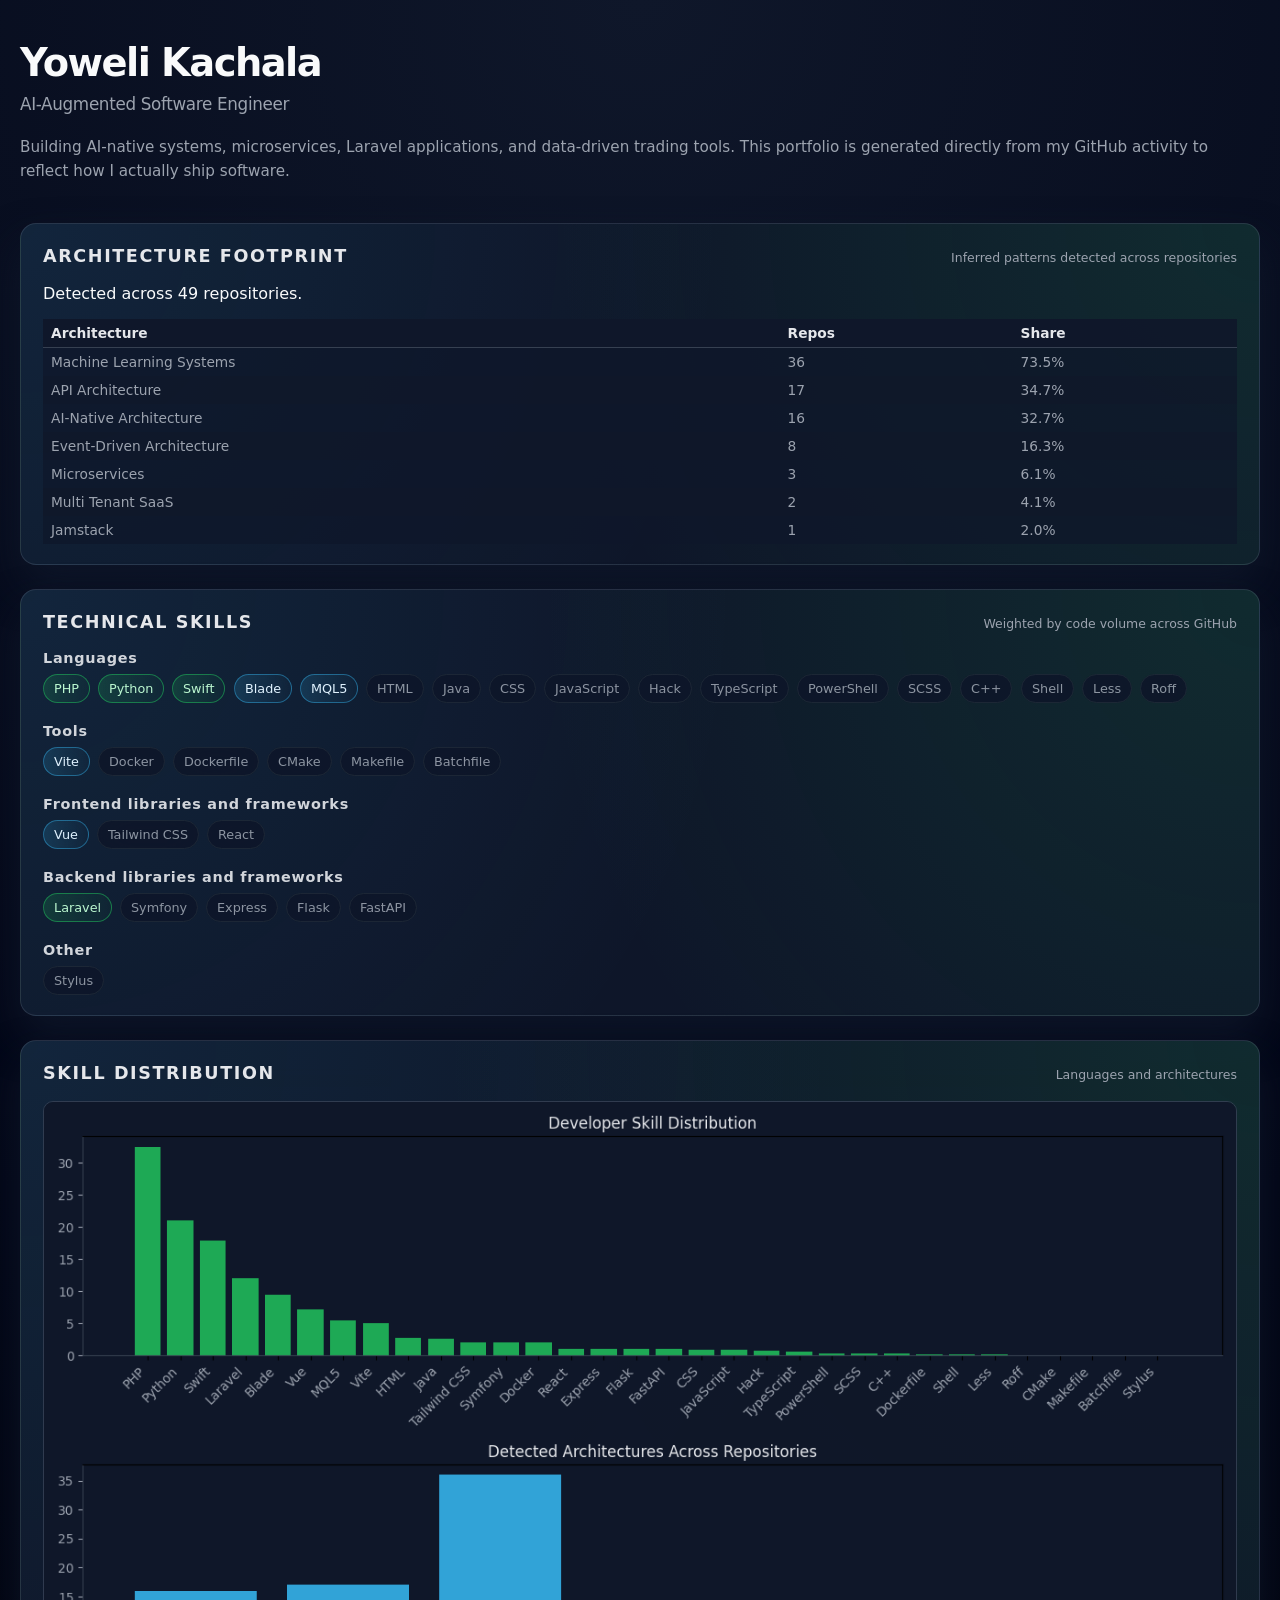
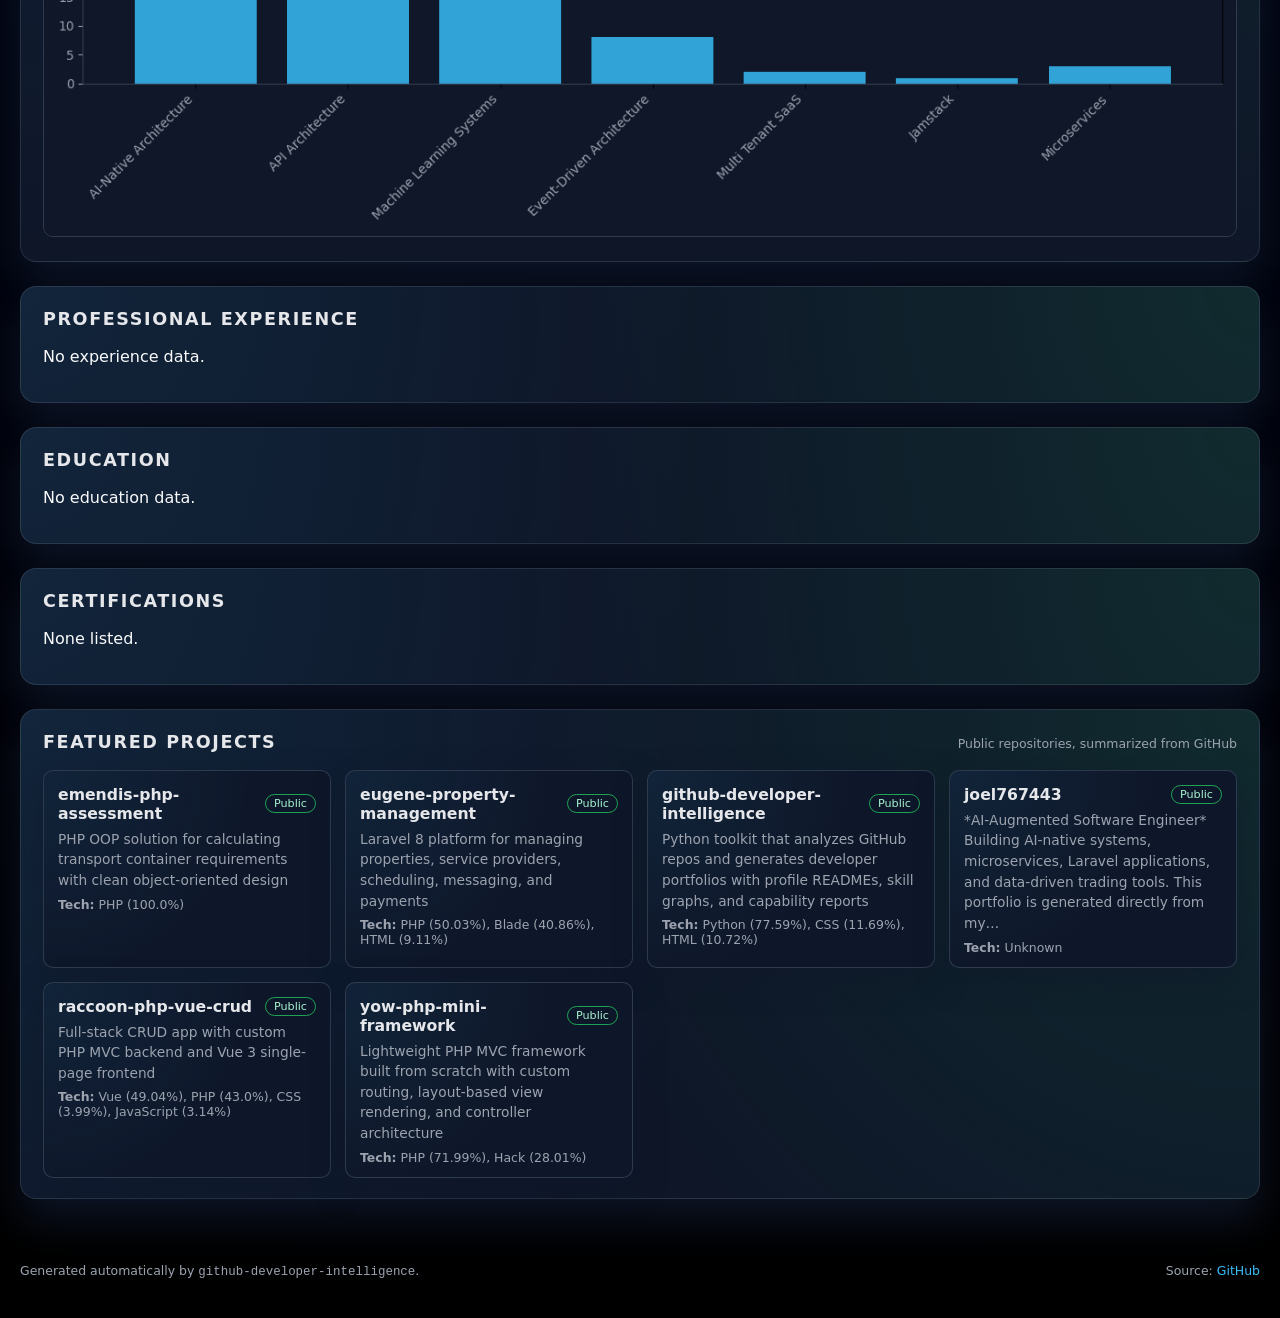
==== commit 49458688: "Update architecture timestamp in JSON and add link to styled portfolio in README" ====
--- a/portfolio/index.html
+++ b/portfolio/index.html
@@ -34,7 +34,7 @@
         }
 
         main {
-            max-width: 1120px;
+            max-width: 1300px;
             margin: 0 auto;
             padding: 40px 20px 64px;
         }
@@ -71,11 +71,28 @@
             white-space: nowrap;
         }
 
+        .hero-headline {
+            margin: 0.5rem 0 0;
+            font-size: 1.05rem;
+            font-weight: 500;
+            letter-spacing: -0.02em;
+            color: var(--muted);
+            line-height: 1.4;
+        }
+
         .hero-subtitle {
-            max-width: 620px;
+            max-width: 1300px;
             color: var(--muted);
             font-size: 0.95rem;
             line-height: 1.6;
+        }
+
+        .hero-subtitle p {
+            margin: 0 0 0.75em 0;
+        }
+
+        .hero-subtitle p:last-child {
+            margin-bottom: 0;
         }
 
         .hero-meta {
@@ -165,6 +182,230 @@
             opacity: 0.9;
         }
 
+        .skill-group {
+            margin-bottom: 20px;
+        }
+
+        .skill-group:last-child {
+            margin-bottom: 0;
+        }
+
+        .skill-group-title {
+            font-size: 0.9rem;
+            font-weight: 600;
+            color: #d1d5db;
+            margin: 0 0 8px 0;
+            letter-spacing: 0.05em;
+        }
+
+        .cv-list {
+            list-style: none;
+            padding: 0;
+            margin: 0;
+        }
+
+        .cv-item {
+            font-size: 0.9rem;
+            color: var(--muted);
+            line-height: 1.55;
+            padding: 6px 0;
+            border-bottom: 1px solid rgba(55, 65, 81, 0.5);
+        }
+
+        .cv-item:last-child {
+            border-bottom: none;
+        }
+
+        .education-entries {
+            display: flex;
+            flex-direction: column;
+            gap: 18px;
+        }
+
+        .education-entry {
+            padding-bottom: 14px;
+            border-bottom: 1px solid rgba(55, 65, 81, 0.5);
+        }
+
+        .education-entry:last-child {
+            border-bottom: none;
+            padding-bottom: 0;
+        }
+
+        .education-row {
+            display: flex;
+            justify-content: space-between;
+            align-items: baseline;
+            gap: 16px;
+            min-height: 1.4em;
+        }
+
+        .education-row + .education-row {
+            margin-top: 2px;
+        }
+
+        .education-degree {
+            font-weight: 700;
+            font-size: 0.95rem;
+            color: var(--text);
+        }
+
+        .education-institution {
+            font-size: 0.9rem;
+            color: var(--muted);
+        }
+
+        .education-meta {
+            font-size: 0.82rem;
+            color: var(--muted);
+            flex-shrink: 0;
+        }
+
+        .cert-entries {
+            display: flex;
+            flex-direction: column;
+            gap: 0;
+        }
+
+        .cert-entry {
+            padding-bottom: 14px;
+            margin-bottom: 14px;
+            border-bottom: 1px solid rgba(55, 65, 81, 0.5);
+        }
+
+        .cert-entry:last-child {
+            border-bottom: none;
+            margin-bottom: 0;
+            padding-bottom: 0;
+        }
+
+        .cert-row {
+            display: flex;
+            justify-content: space-between;
+            align-items: baseline;
+            gap: 16px;
+            min-height: 1.4em;
+        }
+
+        .cert-row + .cert-row {
+            margin-top: 2px;
+        }
+
+        .cert-title {
+            font-weight: 700;
+            font-size: 0.95rem;
+            color: var(--text);
+        }
+
+        .cert-issuer {
+            font-size: 0.9rem;
+            color: var(--muted);
+        }
+
+        .cert-entry .cert-meta {
+            font-size: 0.82rem;
+            color: var(--muted);
+            flex-shrink: 0;
+        }
+
+        .exp-entries {
+            display: flex;
+            flex-direction: column;
+            gap: 0;
+        }
+
+        .exp-entry {
+            padding-bottom: 20px;
+            margin-bottom: 20px;
+            border-bottom: 1px solid rgba(55, 65, 81, 0.5);
+        }
+
+        .exp-entry:last-child {
+            border-bottom: none;
+            margin-bottom: 0;
+            padding-bottom: 0;
+        }
+
+        .exp-row {
+            display: flex;
+            justify-content: space-between;
+            align-items: baseline;
+            gap: 16px;
+            min-height: 1.4em;
+        }
+
+        .exp-row + .exp-row {
+            margin-top: 2px;
+        }
+
+        .exp-title {
+            font-weight: 700;
+            font-size: 0.95rem;
+            color: var(--text);
+        }
+
+        .exp-dates {
+            font-size: 0.82rem;
+            color: var(--muted);
+            flex-shrink: 0;
+        }
+
+        .exp-company {
+            font-size: 0.9rem;
+            color: var(--muted);
+        }
+
+        .exp-location {
+            font-size: 0.82rem;
+            color: var(--muted);
+            flex-shrink: 0;
+        }
+
+        .exp-description {
+            margin: 10px 0 0 0;
+        }
+
+        .exp-bullets {
+            list-style: disc;
+            padding-left: 20px;
+            margin: 0;
+            font-size: 0.9rem;
+            color: var(--muted);
+            line-height: 1.55;
+        }
+
+        .exp-bullets li {
+            margin-bottom: 4px;
+        }
+
+        .exp-bullets li:last-child {
+            margin-bottom: 0;
+        }
+
+        .exp-skills {
+            display: flex;
+            flex-wrap: wrap;
+            gap: 8px;
+            margin-top: 10px;
+        }
+
+        .exp-skill-tag {
+            display: inline-block;
+            padding: 4px 10px;
+            border-radius: 999px;
+            font-size: 0.8rem;
+            color: var(--text);
+            background: rgba(55, 65, 81, 0.6);
+            border: 1px solid rgba(75, 85, 99, 0.8);
+        }
+
+        #skills-graph img {
+            max-width: 100%;
+            height: auto;
+            border-radius: var(--radius-md);
+            border: 1px solid rgba(55, 65, 85, 0.85);
+        }
+
         .projects-grid {
             display: grid;
             grid-template-columns: repeat(auto-fit, minmax(260px, 1fr));
@@ -267,7 +508,7 @@
         }
 
         footer {
-            max-width: 1120px;
+            max-width: 1300px;
             margin: 0 auto;
             padding: 0 20px 40px;
             font-size: 0.78rem;
@@ -305,550 +546,14 @@
         <header class="hero">
             <div class="hero-title-row">
                 <div>
-                    <div class="hero-pill">AI-Augmented Software Engineer</div>
                     <h1>Yoweli Kachala</h1>
+                    <p class="hero-headline">AI-Augmented Software Engineer</p>
                 </div>
             </div>
-            <p class="hero-subtitle">
-                Building AI-native systems, microservices, Laravel applications, and data-driven trading tools.
-                This portfolio is generated directly from my GitHub activity to reflect how I actually ship software.
-            </p>
-            <div class="hero-meta">
-                <span class="meta-pill">Architectures: AI-Native · ML Systems · APIs · Event-Driven</span>
-                <span class="meta-pill">Back end: PHP · Laravel · Microservices</span>
-                <span class="meta-pill">AI/Quant: Python · MQL5 · Automation</span>
+            <div class="hero-subtitle">
+                <p>Building AI-native systems, microservices, Laravel applications, and data-driven trading tools. This portfolio is generated directly from my GitHub activity to reflect how I actually ship software.</p>
             </div>
         </header>
-
-        <section id="skills">
-            <header class="section-header">
-                <h2>TECHNICAL SKILL MAP</h2>
-                <span class="section-kicker">Weighted by code volume across GitHub</span>
-            </header>
-            <div class="skill-grid">
-                <span class="skill-chip skill-primary" title="33.03% of codebase">PHP</span>
-<span class="skill-chip skill-primary" title="21.66% of codebase">Python</span>
-<span class="skill-chip skill-primary" title="17.94% of codebase">Swift</span>
-<span class="skill-chip skill-primary" title="12% of codebase">Laravel</span>
-<span class="skill-chip skill-secondary" title="9.08% of codebase">Blade</span>
-<span class="skill-chip skill-secondary" title="7.15% of codebase">Vue</span>
-<span class="skill-chip skill-secondary" title="5.52% of codebase">MQL5</span>
-<span class="skill-chip skill-secondary" title="4% of codebase">Vite</span>
-<span class="skill-chip skill-tertiary" title="2.56% of codebase">Java</span>
-<span class="skill-chip skill-tertiary" title="2.55% of codebase">HTML</span>
-<span class="skill-chip skill-tertiary" title="2% of codebase">Symfony</span>
-<span class="skill-chip skill-tertiary" title="2% of codebase">Docker</span>
-<span class="skill-chip skill-tertiary" title="1% of codebase">Tailwind CSS</span>
-<span class="skill-chip skill-tertiary" title="1% of codebase">React</span>
-<span class="skill-chip skill-tertiary" title="1% of codebase">Express</span>
-<span class="skill-chip skill-tertiary" title="1% of codebase">Flask</span>
-<span class="skill-chip skill-tertiary" title="1% of codebase">FastAPI</span>
-<span class="skill-chip skill-tertiary" title="0.85% of codebase">JavaScript</span>
-<span class="skill-chip skill-tertiary" title="0.73% of codebase">Hack</span>
-<span class="skill-chip skill-tertiary" title="0.63% of codebase">TypeScript</span>
-<span class="skill-chip skill-tertiary" title="0.58% of codebase">CSS</span>
-<span class="skill-chip skill-tertiary" title="0.38% of codebase">PowerShell</span>
-<span class="skill-chip skill-tertiary" title="0.29% of codebase">SCSS</span>
-<span class="skill-chip skill-tertiary" title="0.29% of codebase">C++</span>
-<span class="skill-chip skill-tertiary" title="0.24% of codebase">Dockerfile</span>
-<span class="skill-chip skill-tertiary" title="0.16% of codebase">Shell</span>
-<span class="skill-chip skill-tertiary" title="0.14% of codebase">Less</span>
-<span class="skill-chip skill-tertiary" title="0.1% of codebase">Roff</span>
-<span class="skill-chip skill-tertiary" title="0.04% of codebase">CMake</span>
-<span class="skill-chip skill-tertiary" title="0.04% of codebase">Makefile</span>
-<span class="skill-chip skill-tertiary" title="0.03% of codebase">Batchfile</span>
-<span class="skill-chip skill-tertiary" title="0.01% of codebase">Stylus</span>
-            </div>
-        </section>
-
-        <section id="projects">
-            <header class="section-header">
-                <h2>SELECTED PROJECTS</h2>
-                <span class="section-kicker">Real repositories, summarized from GitHub</span>
-            </header>
-            <div class="projects-grid">
-                
-            <article class="project-card">
-                <header>
-                    <h3><a href="https://github.com/joel767443/emendis-php-assessment" target="_blank" rel="noopener noreferrer">emendis-php-assessment</a></h3>
-                    <span class="badge badge-public">Public</span>
-                </header>
-                <p class="project-summary">PHP OOP solution for calculating transport container requirements with clean object-oriented design</p>
-                <p class="project-meta"><strong>Tech:</strong> PHP (100.0%)</p>
-            </article>
-            
-
-            <article class="project-card">
-                <header>
-                    <h3><a href="https://github.com/joel767443/eugene-property-management" target="_blank" rel="noopener noreferrer">eugene-property-management</a></h3>
-                    <span class="badge badge-public">Public</span>
-                </header>
-                <p class="project-summary">Laravel 8 platform for managing properties, service providers, scheduling, messaging, and payments</p>
-                <p class="project-meta"><strong>Tech:</strong> PHP (50.03%), Blade (40.86%), HTML (9.11%)</p>
-            </article>
-            
-
-            <article class="project-card">
-                <header>
-                    <h3><a href="https://github.com/joel767443/github-developer-intelligence" target="_blank" rel="noopener noreferrer">github-developer-intelligence</a></h3>
-                    <span class="badge badge-public">Public</span>
-                </header>
-                <p class="project-summary">Python toolkit that analyzes GitHub repos and generates developer portfolios with profile READMEs, skill graphs, and capability reports</p>
-                <p class="project-meta"><strong>Tech:</strong> Python (100.0%)</p>
-            </article>
-            
-
-            <article class="project-card">
-                <header>
-                    <h3><a href="https://github.com/joel767443/raccoon-php-vue-crud" target="_blank" rel="noopener noreferrer">raccoon-php-vue-crud</a></h3>
-                    <span class="badge badge-public">Public</span>
-                </header>
-                <p class="project-summary">Full-stack CRUD app with custom PHP MVC backend and Vue 3 single-page frontend</p>
-                <p class="project-meta"><strong>Tech:</strong> Vue (49.04%), PHP (43.0%), CSS (3.99%), JavaScript (3.14%)</p>
-            </article>
-            
-
-            <article class="project-card">
-                <header>
-                    <h3><a href="https://github.com/joel767443/yow-php-mini-framework" target="_blank" rel="noopener noreferrer">yow-php-mini-framework</a></h3>
-                    <span class="badge badge-public">Public</span>
-                </header>
-                <p class="project-summary">Lightweight PHP MVC framework built from scratch with custom routing, layout-based view rendering, and controller architecture</p>
-                <p class="project-meta"><strong>Tech:</strong> PHP (71.99%), Hack (28.01%)</p>
-            </article>
-            
-
-            <article class="project-card">
-                <header>
-                    <h3><a href="https://github.com/joel767443/alertforge-messaging-engine" target="_blank" rel="noopener noreferrer">alertforge-messaging-engine</a></h3>
-                    <span class="badge badge-private">Private</span>
-                </header>
-                <p class="project-summary">PHP messaging engine for managing and dispatching alert notifications</p>
-                <p class="project-meta"><strong>Tech:</strong> PHP (100.0%)</p>
-            </article>
-            
-
-            <article class="project-card">
-                <header>
-                    <h3><a href="https://github.com/joel767443/cape-euc" target="_blank" rel="noopener noreferrer">cape-euc</a></h3>
-                    <span class="badge badge-private">Private</span>
-                </header>
-                <p class="project-summary">Laravel web application for Cape EUC community platform</p>
-                <p class="project-meta"><strong>Tech:</strong> PHP (86.08%), Blade (13.92%)</p>
-            </article>
-            
-
-            <article class="project-card">
-                <header>
-                    <h3><a href="https://github.com/joel767443/caperidaz-android" target="_blank" rel="noopener noreferrer">caperidaz-android</a></h3>
-                    <span class="badge badge-private">Private</span>
-                </header>
-                <p class="project-summary">Native Android (Java) CapeRidaz app with ride recording, live maps, social feed, marketplace, and route planning</p>
-                <p class="project-meta"><strong>Tech:</strong> Java (100.0%)</p>
-            </article>
-            
-
-            <article class="project-card">
-                <header>
-                    <h3><a href="https://github.com/joel767443/caperidaz-base-ios" target="_blank" rel="noopener noreferrer">caperidaz-base-ios</a></h3>
-                    <span class="badge badge-private">Private</span>
-                </header>
-                <p class="project-summary">SwiftUI iOS starter app for PEV riders with Firebase auth, multi-step registration, and tab-based dashboard</p>
-                <p class="project-meta"><strong>Tech:</strong> Swift (100.0%)</p>
-            </article>
-            
-
-            <article class="project-card">
-                <header>
-                    <h3><a href="https://github.com/joel767443/caperidaz-ios" target="_blank" rel="noopener noreferrer">caperidaz-ios</a></h3>
-                    <span class="badge badge-private">Private</span>
-                </header>
-                <p class="project-summary">SwiftUI iOS ride tracking app with community features, challenges, route planning, social feed, and HealthKit integration</p>
-                <p class="project-meta"><strong>Tech:</strong> Swift (99.64%), TypeScript (0.36%)</p>
-            </article>
-            
-
-            <article class="project-card">
-                <header>
-                    <h3><a href="https://github.com/joel767443/caperidaz-web" target="_blank" rel="noopener noreferrer">caperidaz-web</a></h3>
-                    <span class="badge badge-private">Private</span>
-                </header>
-                <p class="project-summary">Vue.js and TypeScript web frontend for the CapeRidaz PEV rider community platform</p>
-                <p class="project-meta"><strong>Tech:</strong> Vue (72.04%), TypeScript (24.4%), HTML (3.16%), JavaScript (0.23%)</p>
-            </article>
-            
-
-            <article class="project-card">
-                <header>
-                    <h3><a href="https://github.com/joel767443/chembe-equipment-loans" target="_blank" rel="noopener noreferrer">chembe-equipment-loans</a></h3>
-                    <span class="badge badge-private">Private</span>
-                </header>
-                <p class="project-summary">Laravel equipment loan management system with Blade UI for Chembe organization</p>
-                <p class="project-meta"><strong>Tech:</strong> PHP (65.05%), Blade (34.55%), Vue (0.39%)</p>
-            </article>
-            
-
-            <article class="project-card">
-                <header>
-                    <h3><a href="https://github.com/joel767443/chembe-trust" target="_blank" rel="noopener noreferrer">chembe-trust</a></h3>
-                    <span class="badge badge-private">Private</span>
-                </header>
-                <p class="project-summary">Laravel web application for Chembe Trust organization and community management</p>
-                <p class="project-meta"><strong>Tech:</strong> PHP (48.3%), Blade (29.7%), CSS (18.43%), JavaScript (3.57%)</p>
-            </article>
-            
-
-            <article class="project-card">
-                <header>
-                    <h3><a href="https://github.com/joel767443/cnn-lstm-forex-optimiser" target="_blank" rel="noopener noreferrer">cnn-lstm-forex-optimiser</a></h3>
-                    <span class="badge badge-private">Private</span>
-                </header>
-                <p class="project-summary">CNN-LSTM deep learning forex trading strategy optimizer with MQL5 expert advisor integration</p>
-                <p class="project-meta"><strong>Tech:</strong> MQL5 (75.37%), Python (24.63%)</p>
-            </article>
-            
-
-            <article class="project-card">
-                <header>
-                    <h3><a href="https://github.com/joel767443/corporate-website-laravel" target="_blank" rel="noopener noreferrer">corporate-website-laravel</a></h3>
-                    <span class="badge badge-private">Private</span>
-                </header>
-                <p class="project-summary">Laravel-powered corporate website with HTML frontend and dynamic Blade templating</p>
-                <p class="project-meta"><strong>Tech:</strong> HTML (85.29%), PHP (5.63%), Less (5.22%), Blade (3.82%)</p>
-            </article>
-            
-
-            <article class="project-card">
-                <header>
-                    <h3><a href="https://github.com/joel767443/eurusd-lstm-attention-ea" target="_blank" rel="noopener noreferrer">eurusd-lstm-attention-ea</a></h3>
-                    <span class="badge badge-private">Private</span>
-                </header>
-                <p class="project-summary">LSTM with attention mechanism for EUR/USD forex prediction, integrated with MT5 expert advisor</p>
-                <p class="project-meta"><strong>Tech:</strong> Python (89.66%), MQL5 (10.34%)</p>
-            </article>
-            
-
-            <article class="project-card">
-                <header>
-                    <h3><a href="https://github.com/joel767443/finpulse-billing-engine" target="_blank" rel="noopener noreferrer">finpulse-billing-engine</a></h3>
-                    <span class="badge badge-private">Private</span>
-                </header>
-                <p class="project-summary">Billing and invoicing engine for financial SaaS platform</p>
-                <p class="project-meta"><strong>Tech:</strong> Unknown</p>
-            </article>
-            
-
-            <article class="project-card">
-                <header>
-                    <h3><a href="https://github.com/joel767443/fleetpulse-realtime-tracker" target="_blank" rel="noopener noreferrer">fleetpulse-realtime-tracker</a></h3>
-                    <span class="badge badge-private">Private</span>
-                </header>
-                <p class="project-summary">Real-time fleet vehicle tracking and monitoring system</p>
-                <p class="project-meta"><strong>Tech:</strong> Unknown</p>
-            </article>
-            
-
-            <article class="project-card">
-                <header>
-                    <h3><a href="https://github.com/joel767443/flx-transport-engine" target="_blank" rel="noopener noreferrer">flx-transport-engine</a></h3>
-                    <span class="badge badge-private">Private</span>
-                </header>
-                <p class="project-summary">Laravel transport management engine with Blade UI and JavaScript interactivity</p>
-                <p class="project-meta"><strong>Tech:</strong> Blade (43.82%), PHP (40.2%), JavaScript (7.52%), SCSS (6.34%)</p>
-            </article>
-            
-
-            <article class="project-card">
-                <header>
-                    <h3><a href="https://github.com/joel767443/forex-multi-timeframe-predictor" target="_blank" rel="noopener noreferrer">forex-multi-timeframe-predictor</a></h3>
-                    <span class="badge badge-private">Private</span>
-                </header>
-                <p class="project-summary">Python multi-timeframe forex price prediction model using machine learning</p>
-                <p class="project-meta"><strong>Tech:</strong> Python (100.0%)</p>
-            </article>
-            
-
-            <article class="project-card">
-                <header>
-                    <h3><a href="https://github.com/joel767443/github-profile-readme" target="_blank" rel="noopener noreferrer">github-profile-readme</a></h3>
-                    <span class="badge badge-private">Private</span>
-                </header>
-                <p class="project-summary">Custom GitHub profile README with auto-generated developer portfolio content</p>
-                <p class="project-meta"><strong>Tech:</strong> Unknown</p>
-            </article>
-            
-
-            <article class="project-card">
-                <header>
-                    <h3><a href="https://github.com/joel767443/govpayroll-enterprise-system" target="_blank" rel="noopener noreferrer">govpayroll-enterprise-system</a></h3>
-                    <span class="badge badge-private">Private</span>
-                </header>
-                <p class="project-summary">Enterprise-grade government payroll processing and management system</p>
-                <p class="project-meta"><strong>Tech:</strong> Unknown</p>
-            </article>
-            
-
-            <article class="project-card">
-                <header>
-                    <h3><a href="https://github.com/joel767443/handyhire-marketplace" target="_blank" rel="noopener noreferrer">handyhire-marketplace</a></h3>
-                    <span class="badge badge-private">Private</span>
-                </header>
-                <p class="project-summary">Laravel marketplace platform connecting customers with handyman and home service providers</p>
-                <p class="project-meta"><strong>Tech:</strong> PHP (69.68%), Blade (20.52%), JavaScript (8.93%), Vue (0.45%)</p>
-            </article>
-            
-
-            <article class="project-card">
-                <header>
-                    <h3><a href="https://github.com/joel767443/joai-ml-trading-optimiser" target="_blank" rel="noopener noreferrer">joai-ml-trading-optimiser</a></h3>
-                    <span class="badge badge-private">Private</span>
-                </header>
-                <p class="project-summary">ML-powered trading strategy optimizer with Python models and MQL5 execution layer</p>
-                <p class="project-meta"><strong>Tech:</strong> Python (63.21%), MQL5 (36.36%), Batchfile (0.43%)</p>
-            </article>
-            
-
-            <article class="project-card">
-                <header>
-                    <h3><a href="https://github.com/joel767443/joelai-mt5-trading-ea" target="_blank" rel="noopener noreferrer">joelai-mt5-trading-ea</a></h3>
-                    <span class="badge badge-private">Private</span>
-                </header>
-                <p class="project-summary">Python-based AI trading expert advisor for MetaTrader 5 forex automation</p>
-                <p class="project-meta"><strong>Tech:</strong> Python (100.0%)</p>
-            </article>
-            
-
-            <article class="project-card">
-                <header>
-                    <h3><a href="https://github.com/joel767443/laravel-project-automator" target="_blank" rel="noopener noreferrer">laravel-project-automator</a></h3>
-                    <span class="badge badge-private">Private</span>
-                </header>
-                <p class="project-summary">Laravel tool for automating project scaffolding and setup workflows</p>
-                <p class="project-meta"><strong>Tech:</strong> PHP (64.77%), Blade (34.73%), JavaScript (0.26%), SCSS (0.23%)</p>
-            </article>
-            
-
-            <article class="project-card">
-                <header>
-                    <h3><a href="https://github.com/joel767443/laravel-scaffolding-package" target="_blank" rel="noopener noreferrer">laravel-scaffolding-package</a></h3>
-                    <span class="badge badge-private">Private</span>
-                </header>
-                <p class="project-summary">Laravel package for generating boilerplate code and project scaffolding</p>
-                <p class="project-meta"><strong>Tech:</strong> PHP (91.75%), Blade (8.25%)</p>
-            </article>
-            
-
-            <article class="project-card">
-                <header>
-                    <h3><a href="https://github.com/joel767443/lstm-gru-attention-forex-model" target="_blank" rel="noopener noreferrer">lstm-gru-attention-forex-model</a></h3>
-                    <span class="badge badge-private">Private</span>
-                </header>
-                <p class="project-summary">LSTM-GRU with attention mechanism for forex price prediction and MT5 integration</p>
-                <p class="project-meta"><strong>Tech:</strong> Python (76.11%), MQL5 (23.89%)</p>
-            </article>
-            
-
-            <article class="project-card">
-                <header>
-                    <h3><a href="https://github.com/joel767443/lstm-mt5-trading-bot" target="_blank" rel="noopener noreferrer">lstm-mt5-trading-bot</a></h3>
-                    <span class="badge badge-private">Private</span>
-                </header>
-                <p class="project-summary">LSTM-based automated trading bot for MetaTrader 5 with Python ML pipeline</p>
-                <p class="project-meta"><strong>Tech:</strong> Python (56.13%), MQL5 (22.29%), PowerShell (14.66%), Roff (3.8%)</p>
-            </article>
-            
-
-            <article class="project-card">
-                <header>
-                    <h3><a href="https://github.com/joel767443/lumen-code-generator" target="_blank" rel="noopener noreferrer">lumen-code-generator</a></h3>
-                    <span class="badge badge-private">Private</span>
-                </header>
-                <p class="project-summary">Dockerized Lumen code generator for auto-creating API boilerplate and resources</p>
-                <p class="project-meta"><strong>Tech:</strong> PHP (93.94%), Dockerfile (6.06%)</p>
-            </article>
-            
-
-            <article class="project-card">
-                <header>
-                    <h3><a href="https://github.com/joel767443/lumen-microservice" target="_blank" rel="noopener noreferrer">lumen-microservice</a></h3>
-                    <span class="badge badge-private">Private</span>
-                </header>
-                <p class="project-summary">Dockerized Lumen microservice template with REST API scaffolding and container support</p>
-                <p class="project-meta"><strong>Tech:</strong> PHP (96.42%), Dockerfile (3.26%), Shell (0.32%)</p>
-            </article>
-            
-
-            <article class="project-card">
-                <header>
-                    <h3><a href="https://github.com/joel767443/medisync-health-api" target="_blank" rel="noopener noreferrer">medisync-health-api</a></h3>
-                    <span class="badge badge-private">Private</span>
-                </header>
-                <p class="project-summary">Health data synchronization API for medical records and patient management</p>
-                <p class="project-meta"><strong>Tech:</strong> Unknown</p>
-            </article>
-            
-
-            <article class="project-card">
-                <header>
-                    <h3><a href="https://github.com/joel767443/mineai-eurusd-trader" target="_blank" rel="noopener noreferrer">mineai-eurusd-trader</a></h3>
-                    <span class="badge badge-private">Private</span>
-                </header>
-                <p class="project-summary">AI-powered EUR/USD forex trading system built with Python and shell automation</p>
-                <p class="project-meta"><strong>Tech:</strong> Python (98.73%), Shell (1.27%)</p>
-            </article>
-            
-
-            <article class="project-card">
-                <header>
-                    <h3><a href="https://github.com/joel767443/my-transport" target="_blank" rel="noopener noreferrer">my-transport</a></h3>
-                    <span class="badge badge-private">Private</span>
-                </header>
-                <p class="project-summary">Laravel transport management application with booking and fleet features</p>
-                <p class="project-meta"><strong>Tech:</strong> PHP (95.59%), Blade (3.68%), Vue (0.73%)</p>
-            </article>
-            
-
-            <article class="project-card">
-                <header>
-                    <h3><a href="https://github.com/joel767443/orderflow-microservices" target="_blank" rel="noopener noreferrer">orderflow-microservices</a></h3>
-                    <span class="badge badge-private">Private</span>
-                </header>
-                <p class="project-summary">Microservices architecture for order flow processing and management</p>
-                <p class="project-meta"><strong>Tech:</strong> Unknown</p>
-            </article>
-            
-
-            <article class="project-card">
-                <header>
-                    <h3><a href="https://github.com/joel767443/organisor-macos" target="_blank" rel="noopener noreferrer">organisor-macos</a></h3>
-                    <span class="badge badge-private">Private</span>
-                </header>
-                <p class="project-summary">macOS SwiftUI personal profile and fun facts viewer with tabbed dashboard interface</p>
-                <p class="project-meta"><strong>Tech:</strong> Swift (100.0%)</p>
-            </article>
-            
-
-            <article class="project-card">
-                <header>
-                    <h3><a href="https://github.com/joel767443/portfolio-website" target="_blank" rel="noopener noreferrer">portfolio-website</a></h3>
-                    <span class="badge badge-private">Private</span>
-                </header>
-                <p class="project-summary">Laravel-based personal portfolio website with Blade templating</p>
-                <p class="project-meta"><strong>Tech:</strong> PHP (57.79%), Blade (42.21%)</p>
-            </article>
-            
-
-            <article class="project-card">
-                <header>
-                    <h3><a href="https://github.com/joel767443/predictledger-financial-ml" target="_blank" rel="noopener noreferrer">predictledger-financial-ml</a></h3>
-                    <span class="badge badge-private">Private</span>
-                </header>
-                <p class="project-summary">Machine learning platform for financial prediction and ledger analysis</p>
-                <p class="project-meta"><strong>Tech:</strong> Unknown</p>
-            </article>
-            
-
-            <article class="project-card">
-                <header>
-                    <h3><a href="https://github.com/joel767443/ridaz-cycling-ios" target="_blank" rel="noopener noreferrer">ridaz-cycling-ios</a></h3>
-                    <span class="badge badge-private">Private</span>
-                </header>
-                <p class="project-summary">SwiftUI iOS cycling and ride tracking app with real-time GPS, ride stats, and nearby rider detection</p>
-                <p class="project-meta"><strong>Tech:</strong> Swift (100.0%)</p>
-            </article>
-            
-
-            <article class="project-card">
-                <header>
-                    <h3><a href="https://github.com/joel767443/schoolalert-management" target="_blank" rel="noopener noreferrer">schoolalert-management</a></h3>
-                    <span class="badge badge-private">Private</span>
-                </header>
-                <p class="project-summary">Laravel school alert and notification management system with SCSS styling</p>
-                <p class="project-meta"><strong>Tech:</strong> PHP (57.27%), Blade (29.67%), JavaScript (8.68%), SCSS (4.38%)</p>
-            </article>
-            
-
-            <article class="project-card">
-                <header>
-                    <h3><a href="https://github.com/joel767443/sm-orb-multicurrency-trader" target="_blank" rel="noopener noreferrer">sm-orb-multicurrency-trader</a></h3>
-                    <span class="badge badge-private">Private</span>
-                </header>
-                <p class="project-summary">Smart money opening range breakout multi-currency trader with Python ML and MQL5</p>
-                <p class="project-meta"><strong>Tech:</strong> Python (69.07%), MQL5 (30.93%)</p>
-            </article>
-            
-
-            <article class="project-card">
-                <header>
-                    <h3><a href="https://github.com/CapeEUC/social-hub" target="_blank" rel="noopener noreferrer">social-hub</a></h3>
-                    <span class="badge badge-private">Private</span>
-                </header>
-                <p class="project-summary">My all the was social app</p>
-                <p class="project-meta"><strong>Tech:</strong> PHP (50.66%), Blade (48.29%), JavaScript (0.78%), SCSS (0.23%)</p>
-            </article>
-            
-
-            <article class="project-card">
-                <header>
-                    <h3><a href="https://github.com/joel767443/swiftui-card-template" target="_blank" rel="noopener noreferrer">swiftui-card-template</a></h3>
-                    <span class="badge badge-private">Private</span>
-                </header>
-                <p class="project-summary">SwiftUI iOS app template with card-based content feed, animated sidebar menu, splash screen, and auth flows</p>
-                <p class="project-meta"><strong>Tech:</strong> Swift (100.0%)</p>
-            </article>
-            
-
-            <article class="project-card">
-                <header>
-                    <h3><a href="https://github.com/joel767443/tenanthub-saas-engine" target="_blank" rel="noopener noreferrer">tenanthub-saas-engine</a></h3>
-                    <span class="badge badge-private">Private</span>
-                </header>
-                <p class="project-summary">Multi-tenant SaaS platform engine for tenant management and billing</p>
-                <p class="project-meta"><strong>Tech:</strong> Unknown</p>
-            </article>
-            
-
-            <article class="project-card">
-                <header>
-                    <h3><a href="https://github.com/joel767443/tradeai-gru-forex-system" target="_blank" rel="noopener noreferrer">tradeai-gru-forex-system</a></h3>
-                    <span class="badge badge-private">Private</span>
-                </header>
-                <p class="project-summary">GRU neural network forex trading system with C++ optimization and MQL5 expert advisor</p>
-                <p class="project-meta"><strong>Tech:</strong> Python (67.19%), MQL5 (16.01%), C++ (11.41%), Shell (2.34%)</p>
-            </article>
-            
-
-            <article class="project-card">
-                <header>
-                    <h3><a href="https://github.com/joel767443/vitatrack-ios" target="_blank" rel="noopener noreferrer">vitatrack-ios</a></h3>
-                    <span class="badge badge-private">Private</span>
-                </header>
-                <p class="project-summary">iOS health and vitals tracking application built with SwiftUI</p>
-                <p class="project-meta"><strong>Tech:</strong> Unknown</p>
-            </article>
-            
-
-            <article class="project-card">
-                <header>
-                    <h3><a href="https://github.com/joel767443/yodate-ios" target="_blank" rel="noopener noreferrer">yodate-ios</a></h3>
-                    <span class="badge badge-private">Private</span>
-                </header>
-                <p class="project-summary">SwiftUI iOS dating app with auth, profile browsing, likes, real-time chat, and notifications</p>
-                <p class="project-meta"><strong>Tech:</strong> Swift (100.0%)</p>
-            </article>
-            
-
-            <article class="project-card">
-                <header>
-                    <h3><a href="https://github.com/joel767443/yofit-ios" target="_blank" rel="noopener noreferrer">yofit-ios</a></h3>
-                    <span class="badge badge-private">Private</span>
-                </header>
-                <p class="project-summary">SwiftUI health and fitness iOS/macOS app with scheduling, exercise tracking, and workout monitoring</p>
-                <p class="project-meta"><strong>Tech:</strong> Swift (100.0%)</p>
-            </article>
-            
-            </div>
-        </section>
 
         <section id="architecture">
             <header class="section-header">
@@ -856,7 +561,7 @@
                 <span class="section-kicker">Inferred patterns detected across repositories</span>
             </header>
             
-    <p>Detected across 48 repositories.</p>
+    <p>Detected across 49 repositories.</p>
     <div class="table-wrapper">
         <table>
             <thead>
@@ -871,49 +576,159 @@
             <tr>
                 <td>Machine Learning Systems</td>
                 <td>36</td>
-                <td>75.0%</td>
+                <td>73.5%</td>
             </tr>
             
             <tr>
                 <td>API Architecture</td>
-                <td>18</td>
-                <td>37.5%</td>
+                <td>17</td>
+                <td>34.7%</td>
             </tr>
             
             <tr>
                 <td>AI-Native Architecture</td>
                 <td>16</td>
-                <td>33.3%</td>
+                <td>32.7%</td>
             </tr>
             
             <tr>
                 <td>Event-Driven Architecture</td>
                 <td>8</td>
-                <td>16.7%</td>
+                <td>16.3%</td>
             </tr>
             
             <tr>
                 <td>Microservices</td>
                 <td>3</td>
-                <td>6.2%</td>
+                <td>6.1%</td>
             </tr>
             
             <tr>
                 <td>Multi Tenant SaaS</td>
                 <td>2</td>
-                <td>4.2%</td>
+                <td>4.1%</td>
             </tr>
             
             <tr>
                 <td>Jamstack</td>
                 <td>1</td>
-                <td>2.1%</td>
+                <td>2.0%</td>
             </tr>
             
             </tbody>
         </table>
     </div>
     
+        </section>
+
+        <section id="skills">
+            <header class="section-header">
+                <h2>Technical skills</h2>
+                <span class="section-kicker">Weighted by code volume across GitHub</span>
+            </header>
+            <div class="skill-group"><h3 class="skill-group-title">Languages</h3><div class="skill-grid"><span class="skill-chip skill-primary" title="32.54%">PHP</span> <span class="skill-chip skill-primary" title="21.09%">Python</span> <span class="skill-chip skill-primary" title="17.94%">Swift</span> <span class="skill-chip skill-secondary" title="9.55%">Blade</span> <span class="skill-chip skill-secondary" title="5.52%">MQL5</span> <span class="skill-chip skill-tertiary" title="2.83%">HTML</span> <span class="skill-chip skill-tertiary" title="2.56%">Java</span> <span class="skill-chip skill-tertiary" title="0.89%">CSS</span> <span class="skill-chip skill-tertiary" title="0.86%">JavaScript</span> <span class="skill-chip skill-tertiary" title="0.73%">Hack</span> <span class="skill-chip skill-tertiary" title="0.63%">TypeScript</span> <span class="skill-chip skill-tertiary" title="0.38%">PowerShell</span> <span class="skill-chip skill-tertiary" title="0.29%">SCSS</span> <span class="skill-chip skill-tertiary" title="0.29%">C++</span> <span class="skill-chip skill-tertiary" title="0.16%">Shell</span> <span class="skill-chip skill-tertiary" title="0.14%">Less</span> <span class="skill-chip skill-tertiary" title="0.1%">Roff</span></div></div>
+<div class="skill-group"><h3 class="skill-group-title">Tools</h3><div class="skill-grid"><span class="skill-chip skill-secondary" title="5%">Vite</span> <span class="skill-chip skill-tertiary" title="2%">Docker</span> <span class="skill-chip skill-tertiary" title="0.24%">Dockerfile</span> <span class="skill-chip skill-tertiary" title="0.04%">CMake</span> <span class="skill-chip skill-tertiary" title="0.04%">Makefile</span> <span class="skill-chip skill-tertiary" title="0.03%">Batchfile</span></div></div>
+<div class="skill-group"><h3 class="skill-group-title">Frontend libraries and frameworks</h3><div class="skill-grid"><span class="skill-chip skill-secondary" title="7.15%">Vue</span> <span class="skill-chip skill-tertiary" title="2%">Tailwind CSS</span> <span class="skill-chip skill-tertiary" title="1%">React</span></div></div>
+<div class="skill-group"><h3 class="skill-group-title">Backend libraries and frameworks</h3><div class="skill-grid"><span class="skill-chip skill-primary" title="12%">Laravel</span> <span class="skill-chip skill-tertiary" title="2%">Symfony</span> <span class="skill-chip skill-tertiary" title="1%">Express</span> <span class="skill-chip skill-tertiary" title="1%">Flask</span> <span class="skill-chip skill-tertiary" title="1%">FastAPI</span></div></div>
+<div class="skill-group"><h3 class="skill-group-title">Other</h3><div class="skill-grid"><span class="skill-chip skill-tertiary" title="0.01%">Stylus</span></div></div>
+        </section>
+
+        <section id="skills-graph">
+            <header class="section-header">
+                <h2>Skill distribution</h2>
+                <span class="section-kicker">Languages and architectures</span>
+            </header>
+            <img src="skills_chart.png" alt="Skills and architectures" />
+        </section>
+
+        <section id="experience">
+            <header class="section-header">
+                <h2>Professional experience</h2>
+            </header>
+            <p>No experience data.</p>
+        </section>
+
+        <section id="education">
+            <header class="section-header">
+                <h2>Education</h2>
+            </header>
+            <p>No education data.</p>
+        </section>
+
+        <section id="certifications">
+            <header class="section-header">
+                <h2>Certifications</h2>
+            </header>
+            <p>None listed.</p>
+        </section>
+
+        <section id="projects">
+            <header class="section-header">
+                <h2>Featured Projects</h2>
+                <span class="section-kicker">Public repositories, summarized from GitHub</span>
+            </header>
+            <div class="projects-grid">
+                
+            <article class="project-card">
+                <header>
+                    <h3><a href="https://github.com/joel767443/emendis-php-assessment" target="_blank" rel="noopener noreferrer">emendis-php-assessment</a></h3>
+                    <span class="badge badge-public">Public</span>
+                </header>
+                <p class="project-summary">PHP OOP solution for calculating transport container requirements with clean object-oriented design</p>
+                <p class="project-meta"><strong>Tech:</strong> PHP (100.0%)</p>
+            </article>
+            
+
+            <article class="project-card">
+                <header>
+                    <h3><a href="https://github.com/joel767443/eugene-property-management" target="_blank" rel="noopener noreferrer">eugene-property-management</a></h3>
+                    <span class="badge badge-public">Public</span>
+                </header>
+                <p class="project-summary">Laravel 8 platform for managing properties, service providers, scheduling, messaging, and payments</p>
+                <p class="project-meta"><strong>Tech:</strong> PHP (50.03%), Blade (40.86%), HTML (9.11%)</p>
+            </article>
+            
+
+            <article class="project-card">
+                <header>
+                    <h3><a href="https://github.com/joel767443/github-developer-intelligence" target="_blank" rel="noopener noreferrer">github-developer-intelligence</a></h3>
+                    <span class="badge badge-public">Public</span>
+                </header>
+                <p class="project-summary">Python toolkit that analyzes GitHub repos and generates developer portfolios with profile READMEs, skill graphs, and capability reports</p>
+                <p class="project-meta"><strong>Tech:</strong> Python (77.59%), CSS (11.69%), HTML (10.72%)</p>
+            </article>
+            
+
+            <article class="project-card">
+                <header>
+                    <h3><a href="https://github.com/joel767443/joel767443" target="_blank" rel="noopener noreferrer">joel767443</a></h3>
+                    <span class="badge badge-public">Public</span>
+                </header>
+                <p class="project-summary">*AI-Augmented Software Engineer* Building AI-native systems, microservices, Laravel applications, and data-driven trading tools. This portfolio is generated directly from my…</p>
+                <p class="project-meta"><strong>Tech:</strong> Unknown</p>
+            </article>
+            
+
+            <article class="project-card">
+                <header>
+                    <h3><a href="https://github.com/joel767443/raccoon-php-vue-crud" target="_blank" rel="noopener noreferrer">raccoon-php-vue-crud</a></h3>
+                    <span class="badge badge-public">Public</span>
+                </header>
+                <p class="project-summary">Full-stack CRUD app with custom PHP MVC backend and Vue 3 single-page frontend</p>
+                <p class="project-meta"><strong>Tech:</strong> Vue (49.04%), PHP (43.0%), CSS (3.99%), JavaScript (3.14%)</p>
+            </article>
+            
+
+            <article class="project-card">
+                <header>
+                    <h3><a href="https://github.com/joel767443/yow-php-mini-framework" target="_blank" rel="noopener noreferrer">yow-php-mini-framework</a></h3>
+                    <span class="badge badge-public">Public</span>
+                </header>
+                <p class="project-summary">Lightweight PHP MVC framework built from scratch with custom routing, layout-based view rendering, and controller architecture</p>
+                <p class="project-meta"><strong>Tech:</strong> PHP (71.99%), Hack (28.01%)</p>
+            </article>
+            
+            </div>
         </section>
     </main>
 
